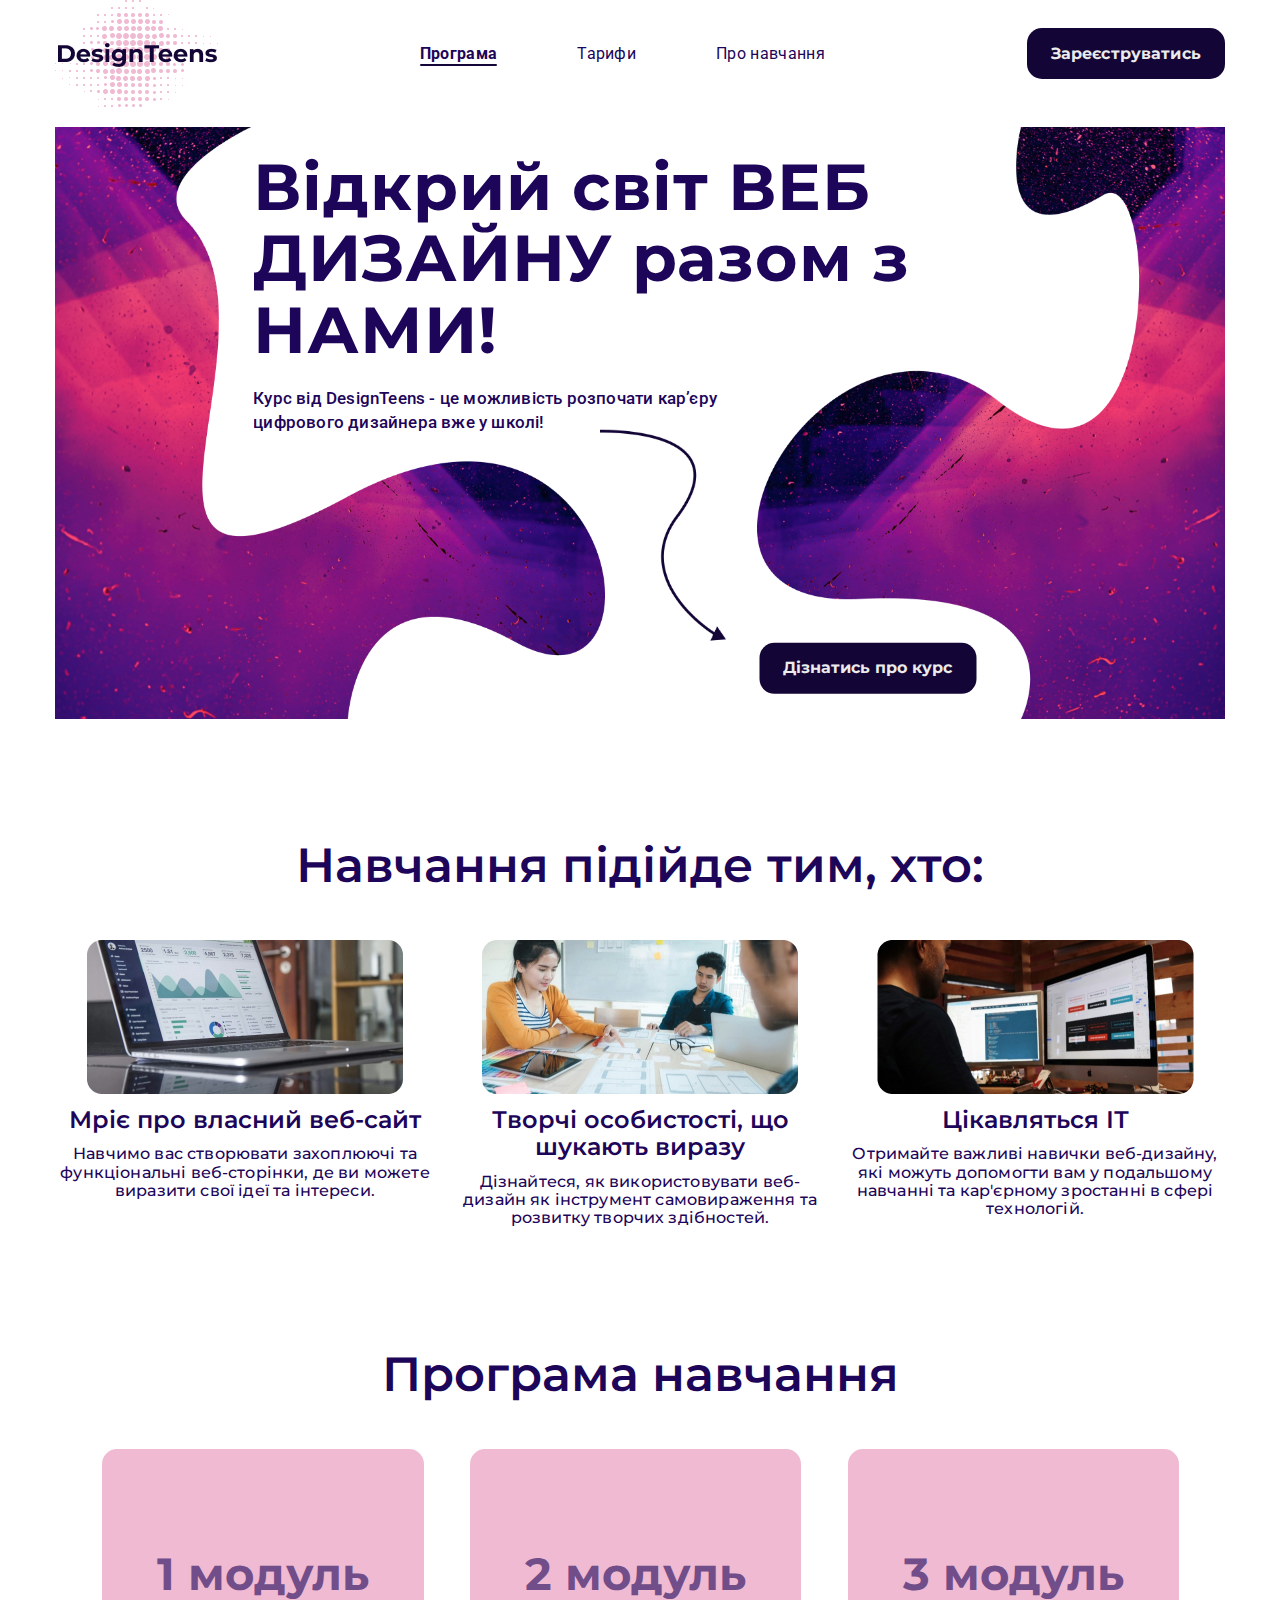
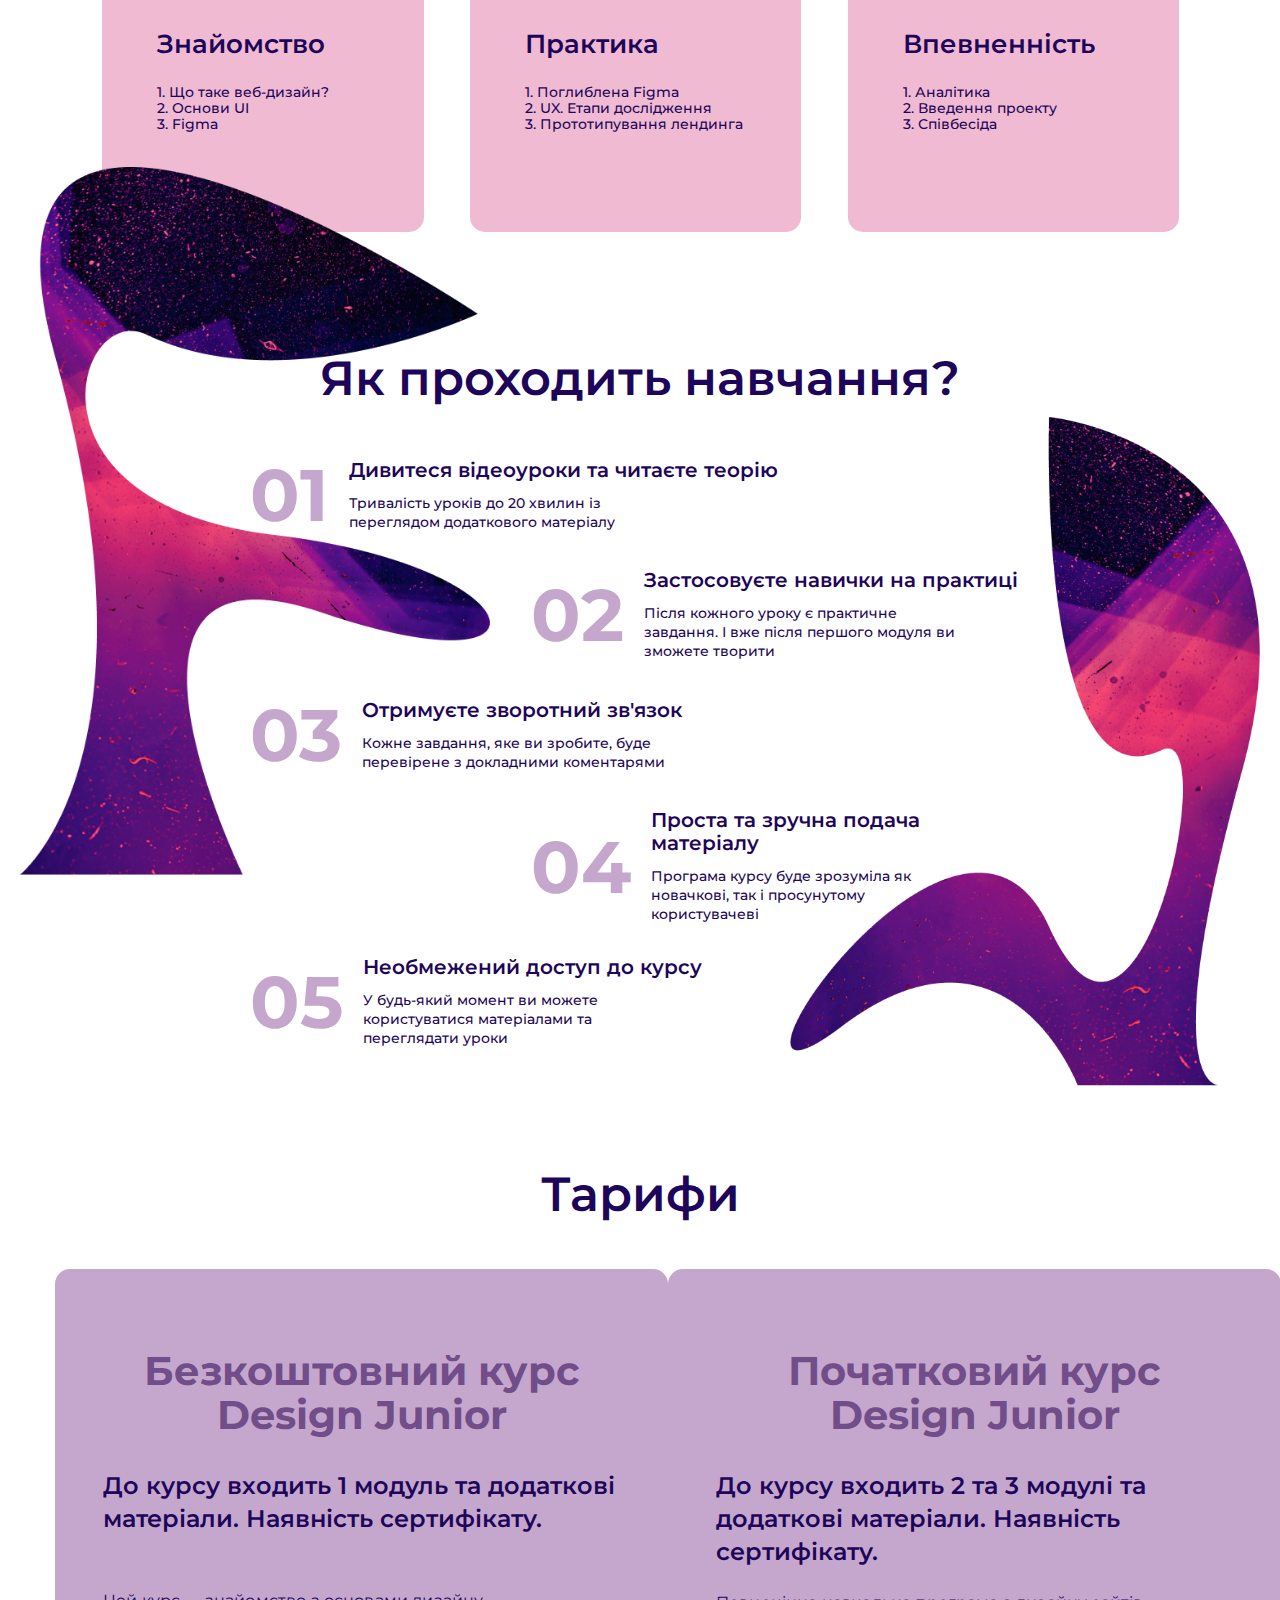
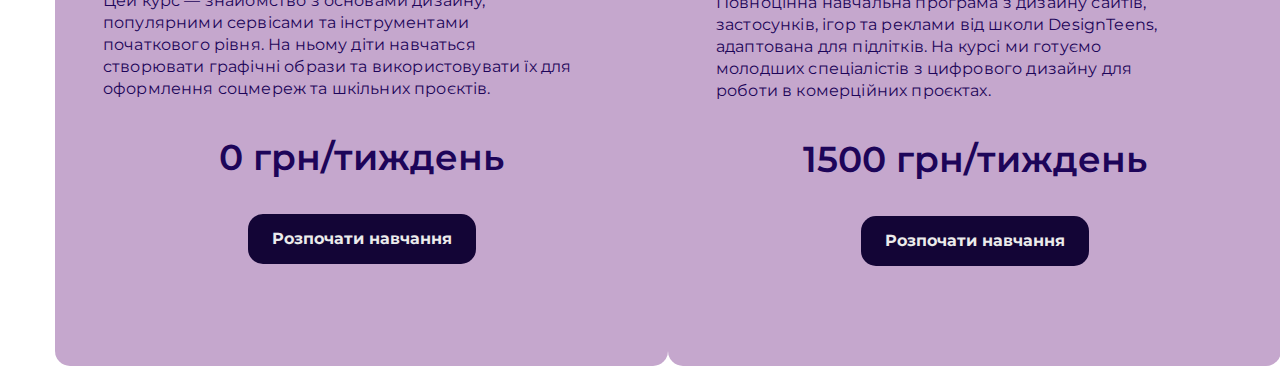
==== index.html @ 9948078a "tariffs section" ====
<!DOCTYPE html>
<html lang="en">
<head>
    <meta charset="UTF-8">
    <title>Web design for teens</title>
    <meta name="viewport" content="width=device-width, initial-scale=1">
    <link rel="stylesheet" href="https://cdnjs.cloudflare.com/ajax/libs/modern-normalize/1.1.0/modern-normalize.css"
          integrity="sha512-Y0MM+V6ymRKN2zStTqzQ227DWhhp4Mzdo6gnlRnuaNCbc+YN/ZH0sBCLTM4M0oSy9c9VKiCvd4Jk44aCLrNS5Q=="
          crossorigin="anonymous"
          referrerpolicy="no-referrer" />
<!--    fonts-->
    <link rel="preconnect" href="https://fonts.googleapis.com">
    <link rel="preconnect" href="https://fonts.gstatic.com" crossorigin>
    <link href="https://fonts.googleapis.com/css2?family=Montserrat:ital,wght@0,100..900;1,100..900&family=Roboto:wght@400;500&display=swap" rel="stylesheet">
<!--    styles-->
    <link rel="stylesheet" href="css/style.css">

</head>
<body>
    <header>
        <div class="container">
            <div class="header__content">
                <a class="header__menu-logo" href="./index.html"><img src="images/logo_dark.png" alt="logo"></a>
                <nav class="nav-menu">
                    <ul class="header__menu-list">
                        <li class="header__menu-list-item"><a href="./index.html" class="header__menu-item-link current" rel="noopener noreferrer nofolow">Програма</a></li>
                        <li class="header__menu-list-item"><a href="./programme.html" class="header__menu-item-link" rel="noopener noreferrer nofolow">Тарифи</a></li>
                        <li class="header__menu-list-item"><a href="./aboutEducation.html" class="header__menu-item-link" rel="noopener noreferrer nofolow">Про навчання</a></li>
                    </ul>
                </nav>
                <button class="header__signInButton">Зареєструватись</button>
            </div>
        </div>
    </header>

    <section class="hero">
        <div class="container">
            <div class="hero__content">
                <div class="hero__figures">
                    <img class="hero__left-figure" src="images/hero_left-figure.png" alt="figure 1">
                    <img class="hero__right-figure" src="images/hero_right-figure.png" alt="figure 2">
                </div>
                <div class="hero__text">
                    <h1 class="hero__textH1">Відкрий cвіт ВЕБ <br> ДИЗАЙНУ разом з <br> НАМИ!</h1>
                    <h3 class="hero__textH3">Курс від DesignTeens - це можливість розпочати кар’єру <br> цифрового дизайнера вже у школі!</h3>
                </div>
                <div class="hero__arrow">
                    <img class="hero__arrow-img" src="images/hero_arrow.png" alt="arrow">
                </div>
                <button class="hero__button-about-course">Дізнатись про курс</button>
            </div>
        </div>
    </section>

    <section class="for-students-who">
        <div class="container">
            <h2 class="caption-h2">Навчання підійде тим, хто:</h2>
            <ul class="for-students-who__list">
                <li class="for-students-who__list-item">
                    <img class="for-students-who__img" src="images/for-students-who_pic1.jpg" alt="picture1">
                    <h3>Мріє про власний веб-сайт</h3>
                    <p>Навчимо вас створювати захоплюючі та функціональні веб-сторінки, де ви можете виразити свої ідеї та інтереси.</p>
                </li>
                <li class="for-students-who__list-item">
                    <img class="for-students-who__img" src="images/for-students-who_pic2.jpg" alt="picture2">
                    <h3>Творчі особистості, що шукають виразу</h3>
                    <p>Дізнайтеся, як використовувати веб-дизайн як інструмент самовираження та розвитку творчих здібностей.</p>
                </li>
                <li class="for-students-who__list-item">
                    <img class="for-students-who__img" src="images/for-students-who_pic3.jpg" alt="picture3">
                    <h3>Цікавляться ІТ</h3>
                    <p>Отримайте важливі навички веб-дизайну, які можуть допомогти вам у подальшому навчанні та кар'єрному зростанні в сфері технологій.</p>
                </li>
            </ul>
        </div>
    </section>

    <section class="educational-programme">
        <div class="container">
            <h2 class="caption-h2">Програма навчання</h2>
            <ul class="educational-programme__list">
                <li class="educational-programme__list-item">
                    <h3 class="educational-programme__module-number">1 модуль</h3>
                    <div class="educational-programme__div">
                        <h4>Знайомство</h4>
                        <ul>
                            <li>1. Що таке веб-дизайн?</li>
                            <li>2. Основи UI</li>
                            <li>3. Figma</li>
                        </ul>
                    </div>
                </li>
                <li class="educational-programme__list-item">
                    <h3 class="educational-programme__module-number">2 модуль</h3>
                    <div class="educational-programme__div">
                        <h4>Практика</h4>
                        <ul>
                            <li>1. Поглиблена Figma</li>
                            <li>2. UX. Етапи дослідження</li>
                            <li>3. Прототипування лендинга </li>
                        </ul>
                    </div>
                </li>
                <li class="educational-programme__list-item">
                    <h3 class="educational-programme__module-number">3 модуль</h3>
                    <div class="educational-programme__div">
                        <h4>Впевненність</h4>
                        <ul>
                            <li>1. Аналітика</li>
                            <li>2. Введення проекту</li>
                            <li>3. Співбесіда </li>
                        </ul>
                    </div>
                </li>
            </ul>
        </div>
    </section>

    <section class="education-steps">
        <div class="container">
            <div class="education-steps__content">
                <h2 class="caption-h2">Як проходить навчання?</h2>
                <ul class="education-steps__list">
                    <li class="education-steps__list-item">
                        <div class="step-number">01</div>
                        <div class="step-info">
                            <h3>Дивитеся відеоуроки та читаєте теорію</h3>
                            <p>Тривалість уроків до 20 хвилин із переглядом додаткового матеріалу</p>
                        </div>
                    </li>
                    <li class="education-steps__list-item">
                        <div class="step-number">02</div>
                        <div class="step-info">
                            <h3>Застосовуєте навички на практиці</h3>
                            <p>Після кожного уроку є практичне завдання. І вже після першого модуля ви зможете творити</p>
                        </div>
                    </li>
                    <li class="education-steps__list-item">
                        <div class="step-number">03</div>
                        <div class="step-info">
                            <h3>Отримуєте зворотний зв'язок</h3>
                            <p>Кожне завдання, яке ви зробите, буде перевірене з докладними коментарями</p>
                        </div>
                    </li>
                    <li class="education-steps__list-item">
                        <div class="step-number">04</div>
                        <div class="step-info">
                            <h3>Проста та зручна подача матеріалу</h3>
                            <p>Програма курсу буде зрозуміла як новачкові, так і просунутому користувачеві</p>
                        </div>
                    </li>
                    <li class="education-steps__list-item">
                        <div class="step-number">05</div>
                        <div class="step-info">
                            <h3>Необмежений доступ до курсу</h3>
                            <p>У будь-який момент ви можете користуватися матеріалами та переглядати уроки</p>
                        </div>
                    </li>
                </ul>
            </div>
            <div class="education-steps__figures">
                <img class="education-steps__left-figure" src="images/education-steps_left-figure.png" alt="figure 1">
                <img class="education-steps__right-figure" src="images/education-steps_right-figure.png" alt="figure 2">
            </div>
        </div>
    </section>

    <section class="tariffs">
        <div class="container">
            <h2 class="caption-h2">Тарифи</h2>
            <ul class="tariffs__list">
                <li class="tariffs__list-item">
                    <h3 class="tariffs__item-caption">Безкоштовний курс Design Junior</h3>
                    <p class="tariffs__item-info">До курсу входить 1 модуль та додаткові матеріали. Наявність сертифікату.</p>
                    <p class="tariffs__item-description">Цей курс — знайомство з основами дизайну, популярними сервісами та інструментами початкового рівня. На ньому діти навчаться створювати графічні образи та використовувати їх для оформлення соцмереж та шкільних проєктів.</p>
                    <p class="tariffs__item-price">0 грн/тиждень</p>
                    <div class="flex">
                        <button class="tariffs__startEducationBtn">Розпочати навчання</button>
                    </div>
                </li>
                <li class="tariffs__list-item">
                    <h3 class="tariffs__item-caption">Початковий курс Design Junior</h3>
                    <p class="tariffs__item-info">До курсу входить 2 та 3 модулі та додаткові матеріали. Наявність сертифікату.</p>
                    <p class="tariffs__item-description">Повноцінна навчальна програма з дизайну сайтів, застосунків, ігор та реклами від школи DesignTeens, адаптована для підлітків. На курсі ми готуємо молодших спеціалістів з цифрового дизайну для роботи в комерційних проєктах.</p>
                    <p class="tariffs__item-price">1500 грн/тиждень</p>
                    <div class="flex">
                        <button class="tariffs__startEducationBtn">Розпочати навчання</button>
                    </div>
                </li>
            </ul>
        </div>
    </section>

</body>
</html>
---- css/style.css ----
*, ::before, ::after{
    margin: 0;
    padding: 0;
    box-sizing: border-box;
}

img {
    display: block;
    max-width: 100%;
    height: auto;
}

a {
    text-decoration: none;
}

ul{
    list-style: none;
}

.container {
    max-width: 1400px;
    margin: 0 auto;
    padding: 0 15px;
}

@media screen and (min-width: 480px) {
    .container {
        width: 396px;
    }
}

@media screen and (min-width: 630px) {
    .container {
        width: 600px;
    }
}

@media screen and (min-width: 768px) {
    .container {
        width: 738px;
    }
}

@media screen and (min-width: 1040px) {
    .container {
        width: 1000px;
    }
}

@media screen and (min-width: 1200px) {
    .container {
        width: 1200px;
    }
}

@media screen and (min-width: 1440px) {
    .container {
        width: 1400px;
    }
}

:root{
    --font-montserrat: "Montserrat", sans-serif;
    --font-roboto: "Roboto", sans-serif;
    --color-dark-purple: #130536;
    --color-purple: #1D0559;
    --color-light-purple: #714D89;
    --color-pink: #EFBAD2;
    --color-dark-pink: #C5A7CD;
    --color-white: #EBEBEB;
    --transition: 250ms cubic-bezier(0.4, 0, 0.2, 1);
}



/* HEADER */
.header__content{
    display: flex;
    align-items: center;
    justify-content: space-between;
    margin-bottom: 20px;
}

.header__menu-logo{
    width: 163px;
    height: 107px;

}

.header__menu-list{
    display: flex;
    gap: 80px;
}

.header__menu-item-link{
    font-family: var(--font-roboto);
    font-size: 16px;
    line-height: 120%; /* 19.2px */
    letter-spacing: 0.32px;
    color: var(--color-purple);
    display: block;
    position: relative;
    font-weight: 400;
}

.current{
    font-weight: 700;
}

.header__menu-item-link.current::after {
    content: "";
    position: absolute;
    width: 100%;
    bottom: -3px;
    height: 2px;
    border-radius: 2px;
    left: 0;
    background-color: var(--color-dark-purple);
}

.header__signInButton{
    padding: 16px 24px;
    border-radius: 15px;
    background: var(--color-dark-purple);
    color: var(--color-white);
    border: none;
    font-family: var(--font-montserrat);
    font-weight: 700;
    letter-spacing: 0.16px;
    font-size: 16px;
    line-height: 120%;
    cursor: pointer;
    transition: background-color var(--transition);
}

.header__signInButton:hover, .header__signInButton:focus{
    background: var(--color-light-purple);
}

/*desktop*/
@media screen and (max-width: 1200px) {
    .header__menu-logo{
        width: 154px;
        height: 100px;
    }
    .header__signInButton{
        padding: 15px 20px;
        font-size: 14px;
    }
}

/*tablet*/
@media screen and (max-width: 1040px){
    .header__content{
        margin-bottom: 15px;
    }

    .header__menu-logo {
        width: 100px;
        height: 65px;
    }

    .header__menu-item-link{
        font-size: 12px;
    }

    .header__signInButton{
        font-size: 10px;
        padding: 12px 13px;
        border-radius: 9px;
    }
}



/* HERO */
.hero{
    /*width: 100vw;*/
    /*height: 100vh;*/
}

.hero__content{
    position: relative;
}

.hero__textH1{
    font-family: var(--font-montserrat);
    font-weight: 700;
    font-size: 70px;
    color: var(--color-purple);
    line-height: 110%;
    letter-spacing: 0.96px;
}

.hero__textH3{
    font-family: var(--font-roboto);
    font-size: 18px;
    font-weight: 500;
    line-height: 140%;
    letter-spacing: 0.2px;
    color: var(--color-purple);
    margin-top: 32px;
}

.hero__text{
    position: absolute;
    top: 28%;
    left: 45%;
    transform: translate(-50%, -50%);
    overflow-x: hidden;
    white-space: nowrap;
}

.hero__figures{
    display: flex;
    justify-content: space-between;
}

.hero__left-figure{
    width: 47%;
}

.hero__right-figure{
    width: 40%;
}

.hero__arrow{
    position: absolute;
    top: 70%;
    left: 51%;
    transform: translate(-50%, -50%);
    width: 140px;
}

.hero__button-about-course{
    padding: 16px 24px;
    color: var(--color-white);
    font-family: var(--font-montserrat);
    font-size: 16px;
    font-weight: 700;
    text-align: center;
    border-radius: 15px;
    border: none;
    background: var(--color-dark-purple);
    transition: background-color var(--transition);
    cursor: pointer;
    position: absolute;
    bottom: 2%;
    right: 18%;
    transform: translate(-50%, -50%);
}

.hero__button-about-course:hover, .hero__button-about-course:focus{
    background: var(--color-light-purple);
}

/*desktop*/
@media screen and (max-width: 1440px){
    .hero__textH1{
        font-size: 65px;
    }

    .hero__textH3{
        font-size: 17px;
        margin-top: 22px;
    }

    .hero__arrow{
        width: 126px;
        left: 52%;
        top: 69%;
    }

    .hero__button-about-course{
        right: 12%;
        bottom: 0;
    }
}

@media screen and (max-width: 1200px){
    .hero__textH1{
        font-size: 55px;
    }

    .hero__textH3{
        font-size: 15px;
    }

    .hero__arrow{
        width: 102px;
        left: 52%;
        top: 69%;
    }

    .hero__button-about-course{
        right: 12%;
        bottom: 0;
        font-size: 14px;
        padding: 15px 20px;
    }

}

/*tablet*/
@media screen and (max-width: 1040px) {
    .hero_text{
        left: 43%;
    }

    .hero__textH1{
        font-size: 35px;
    }

    .hero__textH3{
        font-size: 11px;
    }

    .hero__arrow{
        width: 80px;
        left: 53%;
    }

    .hero__button-about-course{
        font-size: 10px;
        padding: 12px 13px;
        border-radius: 9px;

    }
}



/* FOR STUDENTS WHO SECTION */
.for-students-who{
    margin-top: 120px;
}

.caption-h2{
    font-family: var(--font-montserrat);
    font-size: 48px;
    font-weight: 600;
    line-height: 110%;
    color: var(--color-purple);
    text-align: center;
    margin-bottom: 48px;
}

.for-students-who__list{
    display: flex;
    justify-content: space-between;
}

.for-students-who__img{
    margin: 0 auto;
}

.for-students-who__list-item h3{
    font-size: 24px;
    font-family: var(--font-montserrat);
    font-weight: 600;
    color: var(--color-purple);
    text-align: center;
    margin: 12px 0;
}

.for-students-who__list-item p{
    color: var(--color-purple);
    font-family: var(--font-montserrat);
    font-size: 16px;
    text-align: center;
    font-weight: 500;
    letter-spacing: 0.16px;
    width: 380px;
    margin: 0 auto;
}

/*desktop*/
@media screen and (max-width: 1200px) {
    .for-students-who{
        margin-top: 110px;
    }

    .caption-h2{
        font-size: 38px;
    }

    .for-students-who__list-item h3{
        font-size: 20px;
        /*width: 235px;*/
        margin: 10px auto;
    }

    .for-students-who__list-item p{
        font-size: 13px;
        width: 235px;
    }

    .for-students-who__list-item{
        max-width: 280px;
    }

}

/*tablet*/
@media screen and (max-width: 1040px){
    .for-students-who{
        margin-top: 55px;
    }

    .caption-h2 {
        font-size: 28px;
        margin-bottom: 35px;
    }

    .for-students-who__list {
        flex-wrap: wrap;
        /*justify-content: center;*/
        /*gap: 30px 148px;*/
    }

    .for-students-who__list-item {
        max-width: 220px;
    }

    .for-students-who__list-item h3{
        font-size: 15px;
    }

    .for-students-who__list-item p{
        font-size: 10px;
    }
}


@media screen and (max-width: 768px) {

}

@media screen and (min-width: 630px) {

}

@media screen and (min-width: 480px) {

}



/* EDUCATIONAL PROGRAMME SECTION*/
.educational-programme{
    margin-top: 120px;
}

.educational-programme__list{
    display: flex;
    justify-content: space-evenly;
}

.educational-programme__list-item{
    padding: 120px 48px;
    border-radius: 15px;
    background: var(--color-pink);
}

.educational-programme__module-number{
    color: var(--color-light-purple);
    font-family: var(--font-montserrat);
    font-size: 64px;
    font-weight: 700;
    line-height: 110%;
    margin-bottom: 32px;
}

.educational-programme__div h4{
    color: var(--color-purple);
    font-family: var(--font-montserrat);
    font-size: 36px;
    font-weight: 600;
    margin-bottom: 24px;

}

.educational-programme__div ul li{
    color: var(--color-purple);
    font-family: var(--font-montserrat);
    font-weight: 500;
    letter-spacing: 0.02px;
    font-size: 20px;

}

@media screen and (max-width: 1440px) {
    .educational-programme__list-item{
        padding: 100px 55px;
    }

    .educational-programme__module-number{
        font-size: 45px;
    }

    .educational-programme__div h4{
        font-size: 26px;
    }

    .educational-programme__div ul li{
        font-size: 14px;
    }
}

@media screen and (max-width: 1200px) {
    .educational-programme__module-number{
        font-size: 39px;
    }

    .educational-programme__div h4{
        font-size: 24px;
    }

}

/*tablet*/
@media screen and (max-width: 1040px){
    .educational-programme__list-item{
        padding: 65px 43px;
    }

    .educational-programme__module-number{
        font-size: 25px;
        margin-bottom: 20px;
    }

    .educational-programme__div h4{
        font-size: 15px;
        margin-bottom: 10px;
    }

    .educational-programme__div ul li{
        font-size: 10px;
    }
}



/* EDUCATION STEPS SECTION */
.education-steps{
    margin-top: 120px;
    position: relative;
}

.education-steps__content{
    width: 870px;
    margin: 0 auto;
}

.step-number{
    color: var(--color-dark-pink );
    font-family: var(--font-montserrat);
    font-size: 73px;
    font-weight: 700;
}

.education-steps__list-item{
    display: flex;
    align-items: center;
    margin-top: 32px;
}

.step-info h3{
    color: var(--color-purple);
    font-family: var(--font-montserrat);
    font-size: 20px;
    font-weight: 600;
}

.step-info p{
    color: var(--color-purple);
    font-family: var(--font-montserrat);
    font-size: 14px;
    font-weight: 500;
    width: 311px;
    margin-top: 12px;
    line-height: 19px;
}

.step-info{
    margin-left: 20px;
}

.education-steps__list-item:nth-child(even) {
    margin-left: 42%;
}

.education-steps__list-item:nth-child(odd) {
    margin-left: 0;
}

/*.education-steps__figures{*/
/*    display: flex;*/
/*    position: absolute;*/
/*    top: -197px;*/
/*    z-index: 5;*/
/*    justify-content: space-between;*/
/*}*/

.education-steps__left-figure{
    position: absolute;
    z-index: 5;
    top: -185px;
    left: 40px;
    width: 480px;
    /*width: 40%;*/
}

.education-steps__right-figure{
    position: absolute;
    z-index: 5;
    bottom: -30px;
    right: 40px;
    width: 480px;
    /*width: 37%;*/
    /*margin-top: 300px;*/
}

/*desktop*/
@media screen and (max-width: 1400px) {
    .education-steps__content {
        width: 780px;
    }

    .education-steps__list-item:nth-child(even) {
        margin-left: 36%;
    }

    .education-steps__left-figure {
        top: -185px;
        left: 20px;
        width: 470px;
    }

    .education-steps__right-figure {
        bottom: -38px;
        right: 20px;
        width: 470px;
    }

}

@media screen and (max-width: 1200px) {
    .education-steps__content{
        width: 670px;
    }

    .education-steps__list-item:nth-child(even) {
        margin-left: 33%;
    }

    .step-number{
        font-size: 60px;
    }

    .step-info h3{
        font-size: 18px;
    }

    .step-info p{
        font-size: 12px;
        width: 240px;
        margin-top: 6px;
    }

    .education-steps__list-item{
        margin-top: 20px;
    }

    .education-steps__left-figure {
        top: -156px;
        width: 405px;
    }

    .education-steps__right-figure {
        bottom: -23px;
        width: 405px;
    }
}

    /* tablet*/
@media screen and (max-width: 1040px) {
    .education-steps__content{
        width: 570px;
    }

    .education-steps__list-item:nth-child(even) {
        margin-left: 31%;
    }

    .step-number{
        font-size: 50px;
    }

    .step-info h3{
        font-size: 16px;
    }

    .step-info p{
        font-size: 10px;
        width: 200px;
        margin-top: 6px;
    }

    .education-steps__list-item{
        margin-top: 10px;
    }

    .education-steps__left-figure {
        top: -127px;
        width: 322px;
        left: 75px;
    }

    .education-steps__right-figure {
        bottom: -15px;
        width: 322px;
        right: 78px;
    }

}



/* TARIFFS SECTION*/
.tariffs{
    margin-top: 120px;
}

.tariffs__list{
    display: flex;
    justify-content: space-between;
}

.tariffs__list-item{
    padding: 80px 48px 100px 48px;
    border-radius: 15px;
    background-color: var(--color-dark-pink);
    width: 613px;
}

.tariffs__item-caption{
    color: var(--color-light-purple);
    text-align: center;
    font-family: var(--font-montserrat);
    font-weight: 700;
    font-size: 40px;
    line-height: 44px;
    margin-bottom: 32px;
}

.tariffs__item-info{
    color: var(--color-purple);
    font-family: var(--font-montserrat);
    font-weight: 600;
    font-size: 24px;
    line-height: 33px;
    margin-bottom: 24px;
    width: 517px;
}

.tariffs__list-item:first-of-type .tariffs__item-info{
    margin-bottom: 55px;
}


.tariffs__item-description{
    color: var(--color-purple);
    font-family: var(--font-montserrat);
    font-size: 16px;
    letter-spacing: 0.16px;
    line-height: 22px;
    width: 475px;
}

.tariffs__item-price{
    color: var(--color-purple);
    font-family: var(--font-montserrat);
    font-size: 36px;
    text-align: center;
    font-weight: 600;
    line-height: 50px;
    margin: 32px 0;
}

.tariffs__startEducationBtn{
    padding: 16px 24px;
    border-radius: 15px;
    background: var(--color-dark-purple);
    cursor: pointer;
    color: var(--color-white);
    font-family: var(--font-montserrat);
    font-size: 16px;
    font-weight: 700;
    transition: background-color var(--transition);
    border: none;
}

.tariffs__startEducationBtn:hover,
.tariffs__startEducationBtn:focus{
    background: var(--color-light-purple);
}


.flex{
    display: flex;
    justify-content: center;
}
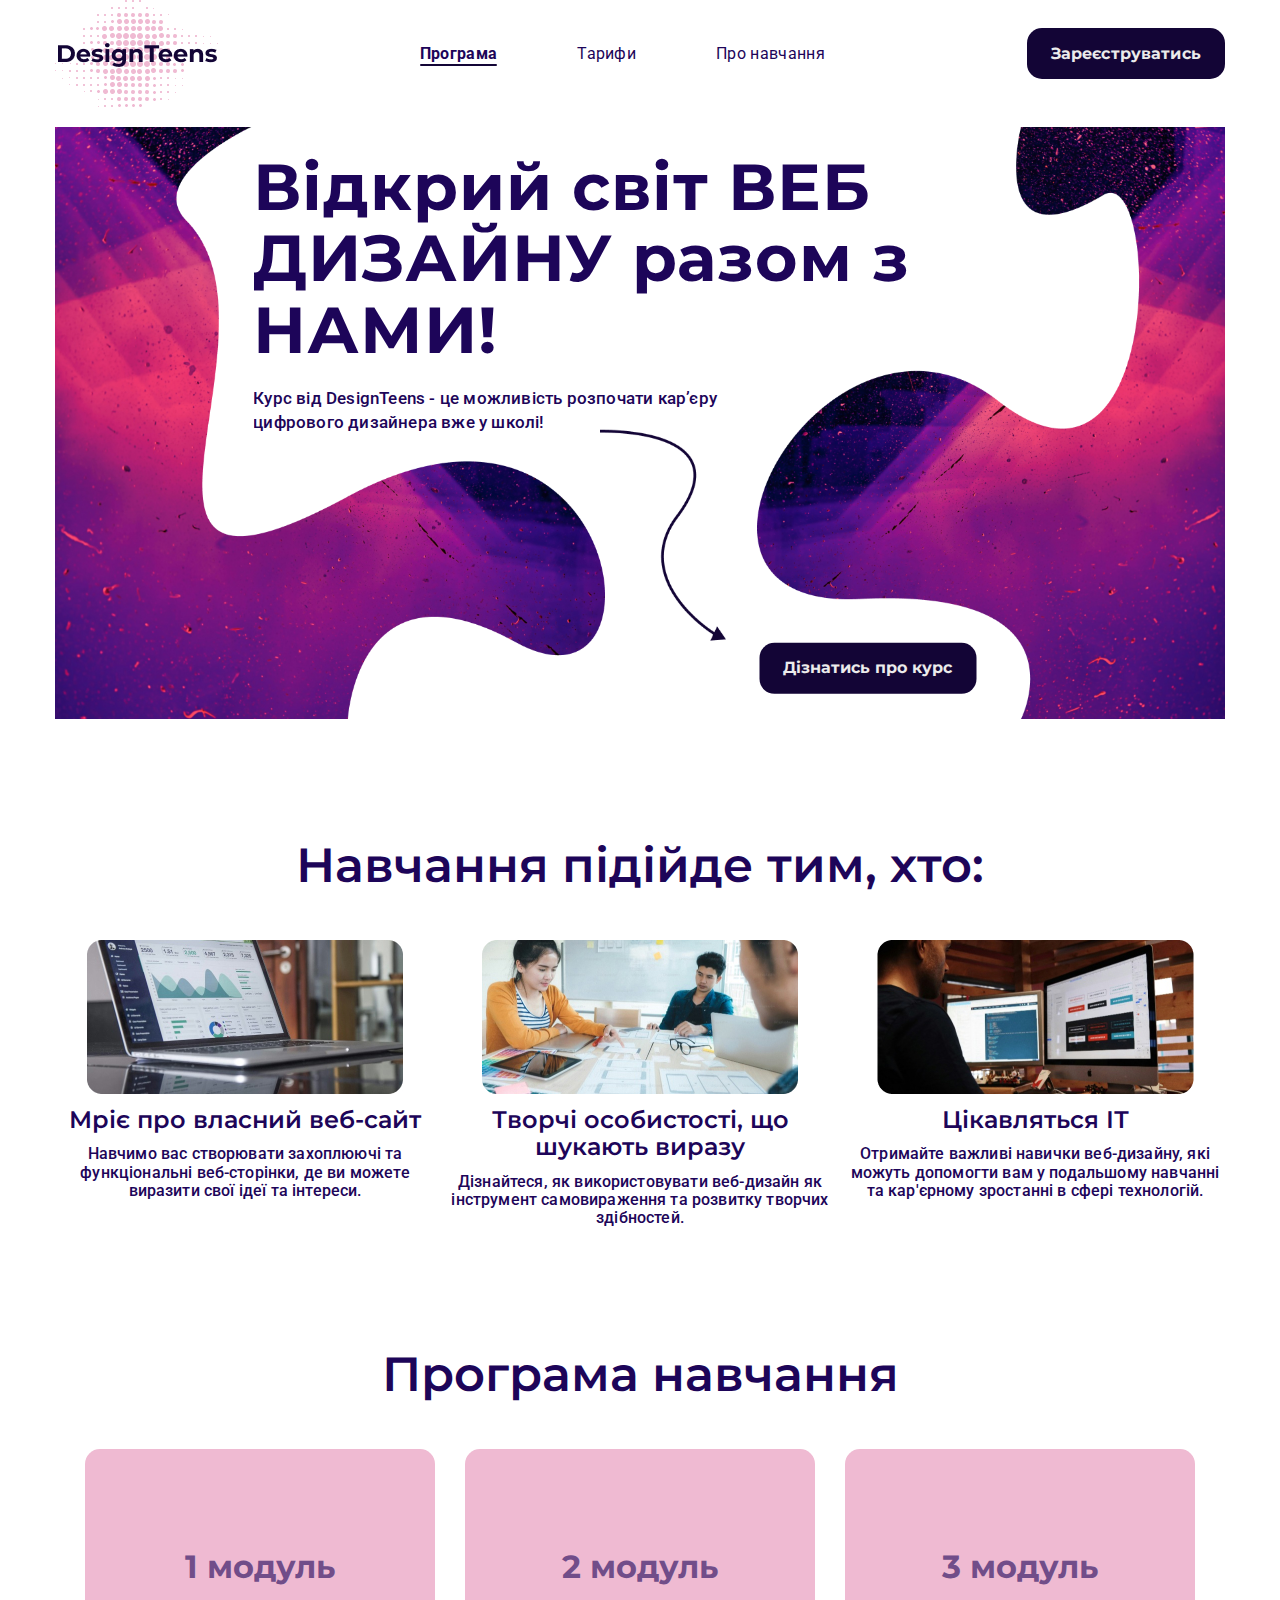
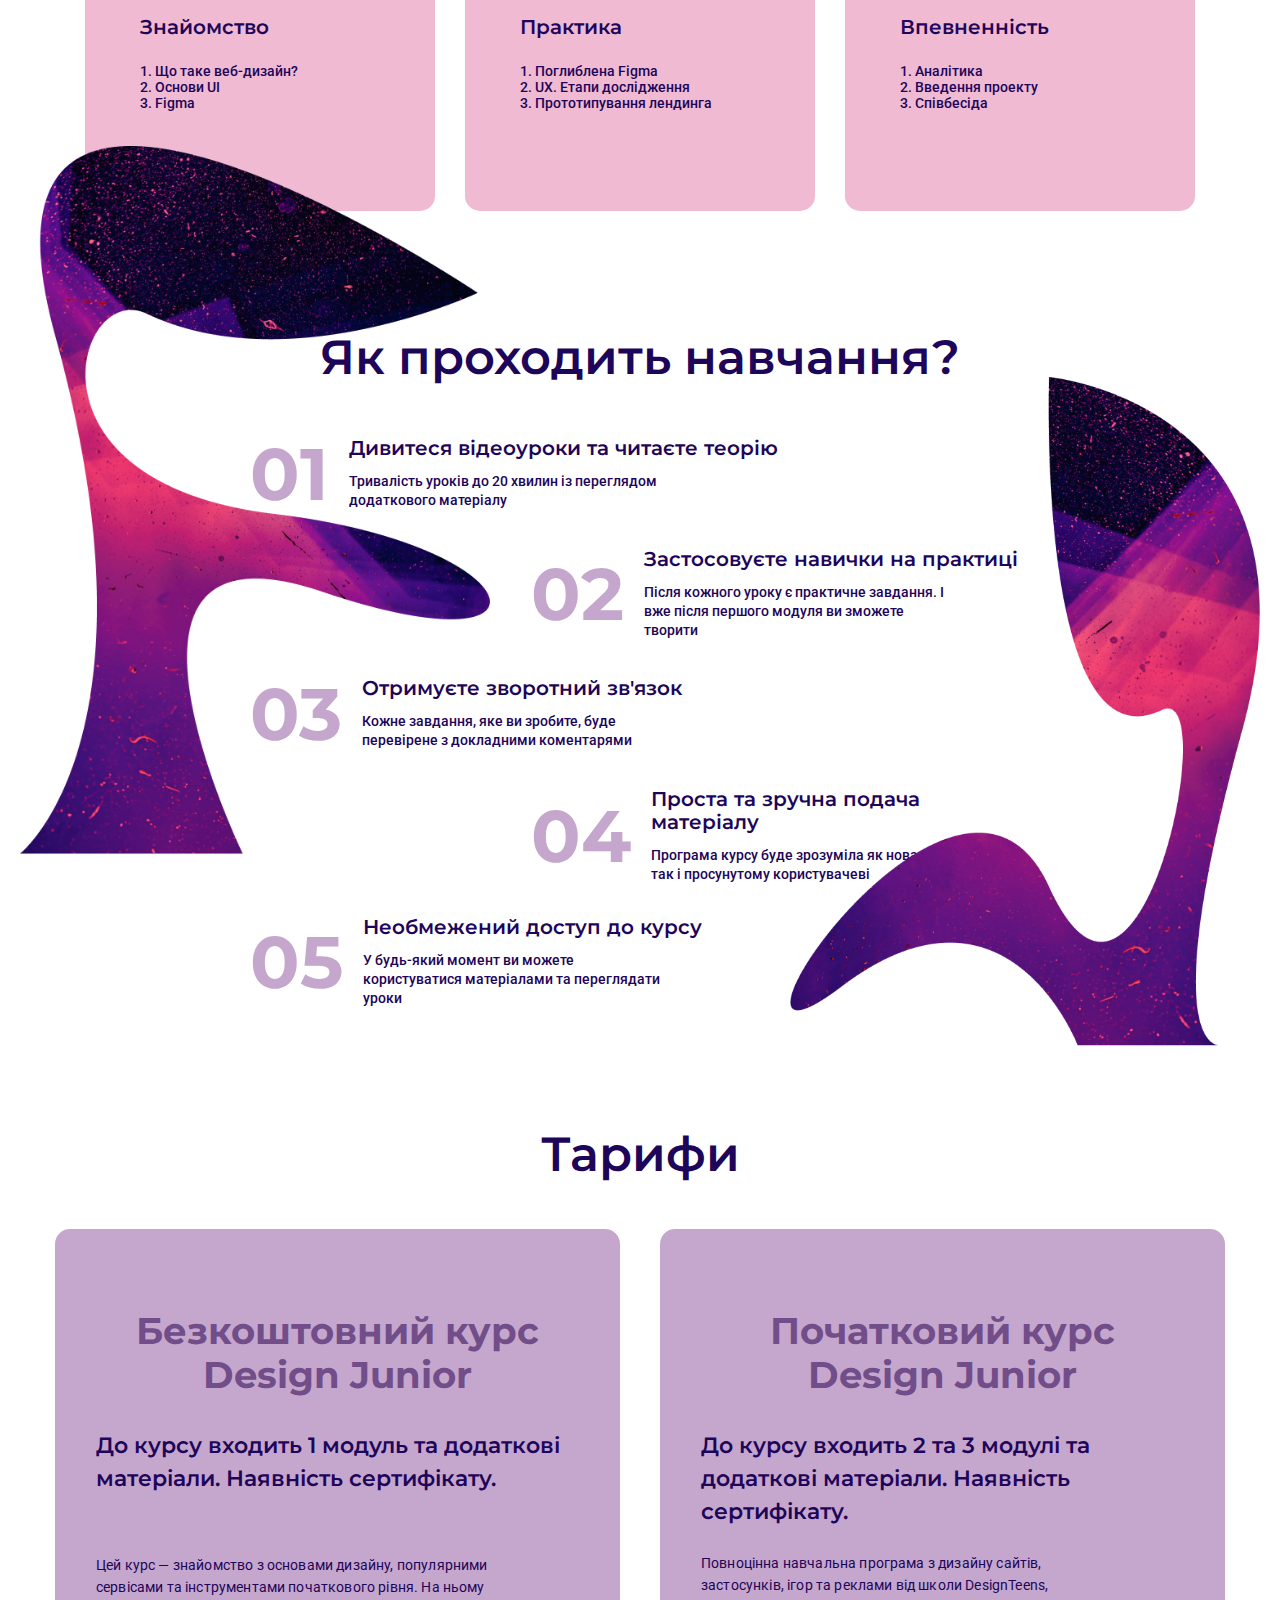
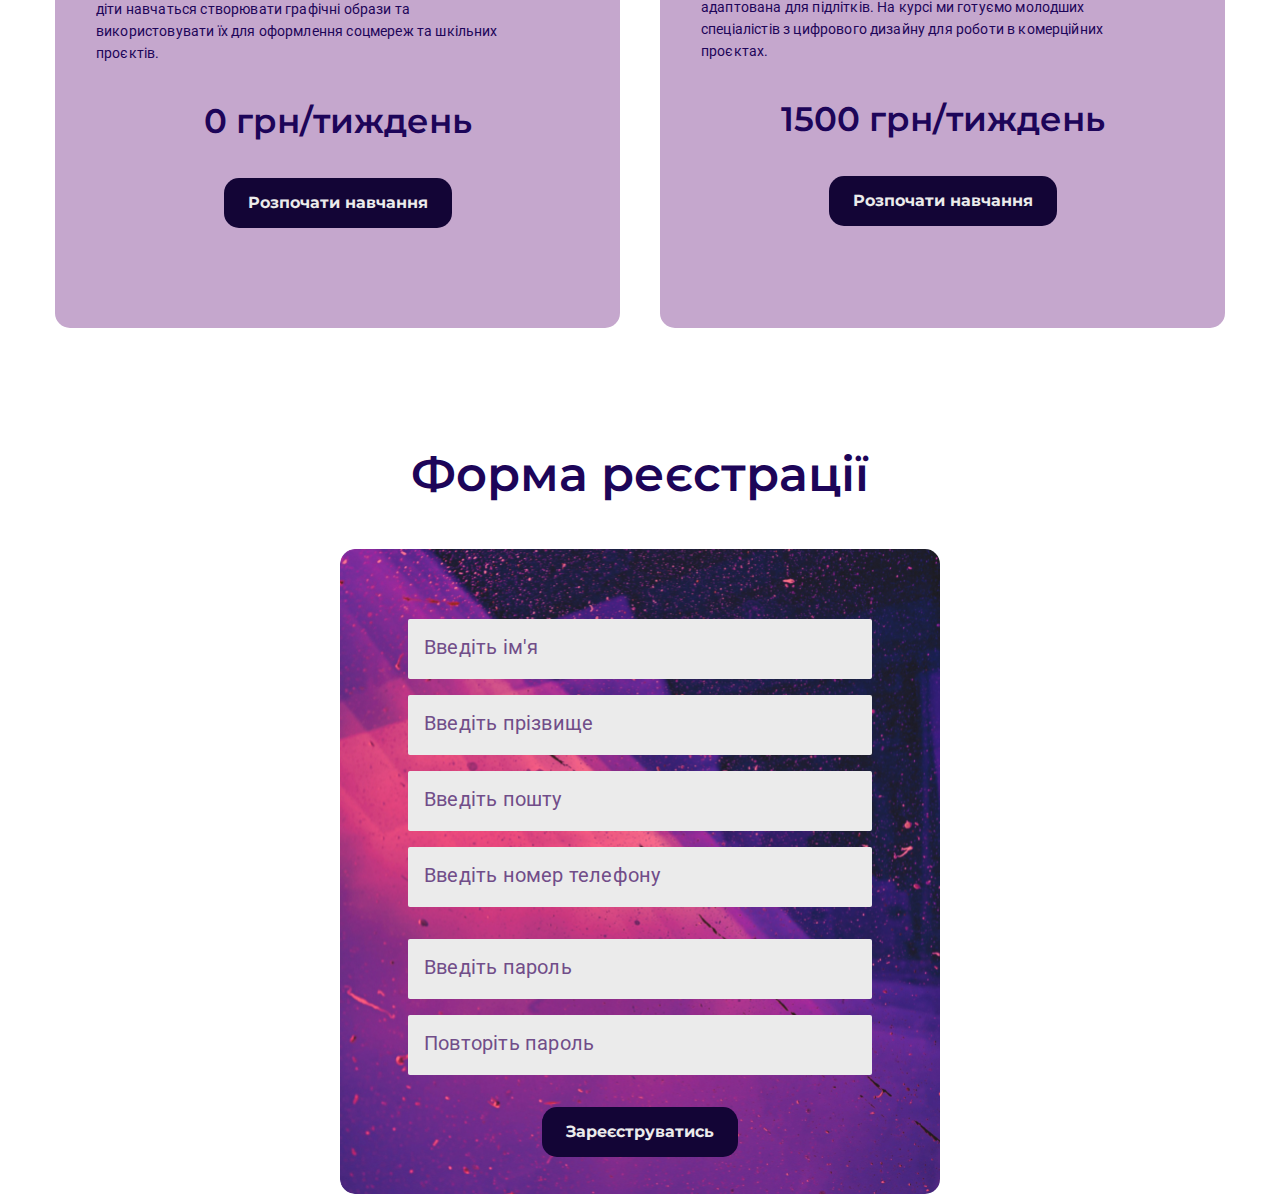
==== commit 76d481a8: "registration section complited" ====
--- a/index.html
+++ b/index.html
@@ -191,5 +191,38 @@
         </div>
     </section>
 
+    <section class="registration">
+        <div class="container">
+            <h2 class="caption-h2">Форма реєстрації</h2>
+            <form class="registration__form" action="" method="post">
+                <label class="registration__label">
+                    <input class="registration__input" type="text" id="name" name="name" placeholder="Введіть ім'я" required/>
+                </label>
+                <label class="registration__label">
+                    <input class="registration__input" type="text" id="surname" name="surname" placeholder="Введіть прізвище" required/>
+                </label>
+                <label class="registration__label">
+                    <input class="registration__input" type="email" id="email" name="email" placeholder="Введіть пошту" required/>
+                </label>
+                <label class="registration__label">
+                    <input class="registration__input" type="tel" id="telephone" name="telephone" placeholder="Введіть номер телефону" required/>
+                </label>
+                <label class="registration__label">
+                    <input class="registration__input" type="password" id="password" name="password" placeholder="Введіть пароль" required/>
+                </label>
+                <label class="registration__label">
+                    <input class="registration__input" type="password" id="verify-password" name="password" placeholder="Повторіть пароль" required/>
+                </label>
+                <button class="registration__button">Зареєструватись</button>
+            </form>
+        </div>
+    </section>
+
+    <footer>
+        <div class="container">
+            
+        </div>
+    </footer>
+
 </body>
 </html>--- a/css/style.css
+++ b/css/style.css
@@ -132,6 +132,7 @@
     line-height: 120%;
     cursor: pointer;
     transition: background-color var(--transition);
+    outline: none;
 }
 
 .header__signInButton:hover, .header__signInButton:focus{
@@ -249,6 +250,7 @@
     bottom: 2%;
     right: 18%;
     transform: translate(-50%, -50%);
+    outline: none;
 }
 
 .hero__button-about-course:hover, .hero__button-about-course:focus{
@@ -366,7 +368,7 @@
 
 .for-students-who__list-item p{
     color: var(--color-purple);
-    font-family: var(--font-montserrat);
+    font-family: var(--font-roboto);
     font-size: 16px;
     text-align: center;
     font-weight: 500;
@@ -466,16 +468,17 @@
 .educational-programme__module-number{
     color: var(--color-light-purple);
     font-family: var(--font-montserrat);
-    font-size: 64px;
+    font-size: 40px;
     font-weight: 700;
     line-height: 110%;
     margin-bottom: 32px;
+    text-align: center;
 }
 
 .educational-programme__div h4{
     color: var(--color-purple);
     font-family: var(--font-montserrat);
-    font-size: 36px;
+    font-size: 24px;
     font-weight: 600;
     margin-bottom: 24px;
 
@@ -483,11 +486,11 @@
 
 .educational-programme__div ul li{
     color: var(--color-purple);
-    font-family: var(--font-montserrat);
+    font-family: var(--font-roboto);
     font-weight: 500;
     letter-spacing: 0.02px;
     font-size: 20px;
-
+    width: 340px;
 }
 
 @media screen and (max-width: 1440px) {
@@ -496,25 +499,30 @@
     }
 
     .educational-programme__module-number{
-        font-size: 45px;
+        font-size: 32px;
     }
 
     .educational-programme__div h4{
-        font-size: 26px;
+        font-size: 20px;
     }
 
     .educational-programme__div ul li{
         font-size: 14px;
+        width: 240px;
     }
 }
 
 @media screen and (max-width: 1200px) {
     .educational-programme__module-number{
-        font-size: 39px;
+        font-size: 28px;
     }
 
     .educational-programme__div h4{
-        font-size: 24px;
+        font-size: 18px;
+    }
+
+    .educational-programme__div ul li{
+        width: 190px;
     }
 
 }
@@ -537,6 +545,7 @@
 
     .educational-programme__div ul li{
         font-size: 10px;
+        width: 135px;
     }
 }
 
@@ -575,7 +584,7 @@
 
 .step-info p{
     color: var(--color-purple);
-    font-family: var(--font-montserrat);
+    font-family: var(--font-roboto);
     font-size: 14px;
     font-weight: 500;
     width: 311px;
@@ -623,7 +632,7 @@
 }
 
 /*desktop*/
-@media screen and (max-width: 1400px) {
+@media screen and (max-width: 1440px) {
     .education-steps__content {
         width: 780px;
     }
@@ -728,7 +737,7 @@
 
 
 
-/* TARIFFS SECTION*/
+/* TARIFFS SECTION */
 .tariffs{
     margin-top: 120px;
 }
@@ -766,13 +775,12 @@
 }
 
 .tariffs__list-item:first-of-type .tariffs__item-info{
-    margin-bottom: 55px;
-}
-
+    margin-bottom: 57px;
+}
 
 .tariffs__item-description{
     color: var(--color-purple);
-    font-family: var(--font-montserrat);
+    font-family: var(--font-roboto);
     font-size: 16px;
     letter-spacing: 0.16px;
     line-height: 22px;
@@ -800,6 +808,7 @@
     font-weight: 700;
     transition: background-color var(--transition);
     border: none;
+    outline: none;
 }
 
 .tariffs__startEducationBtn:hover,
@@ -807,29 +816,232 @@
     background: var(--color-light-purple);
 }
 
-
 .flex{
     display: flex;
     justify-content: center;
 }
 
 
-
-
-
-
-
-
-
-
-
-
-
-
-
-
-
-
-
-
-
+@media screen and (max-width: 1440px) {
+    .tariffs__list-item{
+        width: 565px;
+        padding: 80px 41px 100px 41px;
+    }
+
+    .tariffs__item-caption{
+        font-size: 37px;
+    }
+
+    .tariffs__item-info {
+        font-size: 22px;
+        width: 510px;
+    }
+
+    .tariffs__item-description{
+        font-size: 14px;
+        width: 415px;
+    }
+
+    .tariffs__item-price{
+        font-size: 34px;
+    }
+
+    .tariffs__list-item:first-of-type .tariffs__item-info{
+        margin-bottom: 59px;
+    }
+}
+
+@media screen and (max-width: 1200px) {
+    .tariffs__list-item{
+        width: 465px;
+    }
+
+    .tariffs__item-caption{
+        font-size: 32px;
+    }
+
+    .tariffs__item-info {
+        font-size: 16px;
+        width: 374px;
+    }
+
+    .tariffs__item-description {
+        font-size: 12px;
+        width: 357px;
+    }
+
+    .tariffs__item-price{
+        font-size: 30px;
+    }
+
+    .tariffs__list-item:first-of-type .tariffs__item-info{
+        margin-bottom: 24px;
+    }
+
+    .tariffs__startEducationBtn{
+        padding: 15px 20px;
+        font-size: 14px;
+    }
+}
+
+/*tablet*/
+@media screen and (max-width: 1040px) {
+    .tariffs__list-item{
+        width: 346px;
+        padding: 60px 38px 79px 38px;
+    }
+
+    .tariffs__item-caption{
+        font-size: 25px;
+        line-height: 36px;
+        margin-bottom: 22px;
+    }
+
+    .tariffs__item-info {
+        font-size: 14px;
+        width: 320px;
+        line-height: 23px;
+    }
+
+    .tariffs__item-description {
+        font-size: 10px;
+        width: 275px;
+        line-height: 18px;
+    }
+
+    .tariffs__item-price{
+        font-size: 22px;
+        margin: 20px 0;
+    }
+
+    .tariffs__list-item:first-of-type .tariffs__item-info{
+        margin-bottom: 48px;
+    }
+
+    .tariffs__startEducationBtn{
+        font-size: 10px;
+        padding: 12px 13px;
+        border-radius: 9px;
+    }
+}
+
+
+/* REGISTRATION SECTION */
+.registration{
+    margin-top: 120px;
+}
+
+.registration__form{
+    display: flex;
+    flex-direction: column;
+    margin: 0 auto;
+    position: relative;
+    width: 700px;
+    padding: 70px 68px 5px 68px;
+    background: url("../images/registration_form-bg.jpg") no-repeat;
+    background-size: cover;
+    border-radius: 15px;
+}
+
+.registration__input{
+    width: 100%;
+    background: #EBEBEB;
+    border-radius: 2px;
+    border: none;
+    height: 60px;
+    padding: 12px 16px;
+}
+
+.registration__input:focus{
+    outline: none;
+}
+
+.registration__input::placeholder{
+    font-size: 20px;
+    font-family: var(--font-roboto);
+    color:var(--color-light-purple);
+    letter-spacing: 0.2px;
+    line-height: 28px;
+}
+
+.registration__form label:not(:first-of-type){
+    margin-top: 16px;
+}
+
+.registration__form label:nth-child(5){
+    margin-top: 32px;
+}
+
+.registration__button{
+    padding: 16px 24px;
+    background: var(--color-dark-purple);
+    color: var(--color-white);
+    font-family: var(--font-montserrat);
+    font-weight: 700;
+    font-size: 16px;
+    border-radius: 15px;
+    border: none;
+    text-align: center;
+    margin: 32px auto;
+    cursor: pointer;
+    transition: background-color var(--transition);
+    outline: none;
+}
+
+.registration__button:hover, .registration__button:focus{
+    background: var(--color-light-purple);
+}
+
+@media screen and (max-width: 1440px) {
+    .registration__form{
+        width: 600px;
+    }
+}
+
+@media screen and (max-width: 1200px) {
+    .registration__form{
+        width: 500px;
+    }
+
+    .registration__input::placeholder{
+        font-size: 17px;
+    }
+
+    .registration__button{
+        padding: 15px 20px;
+        font-size: 14px;
+    }
+}
+
+/*tablet*/
+@media screen and (max-width: 1040px) {
+    .registration__form{
+        width: 400px;
+    }
+
+    .registration__input{
+        height: 50px;
+    }
+
+    .registration__input::placeholder{
+        font-size: 14px;
+    }
+
+    .registration__button{
+        font-size: 10px;
+        padding: 12px 13px;
+        border-radius: 9px;
+    }
+}
+
+
+
+
+
+
+
+
+
+
+
+
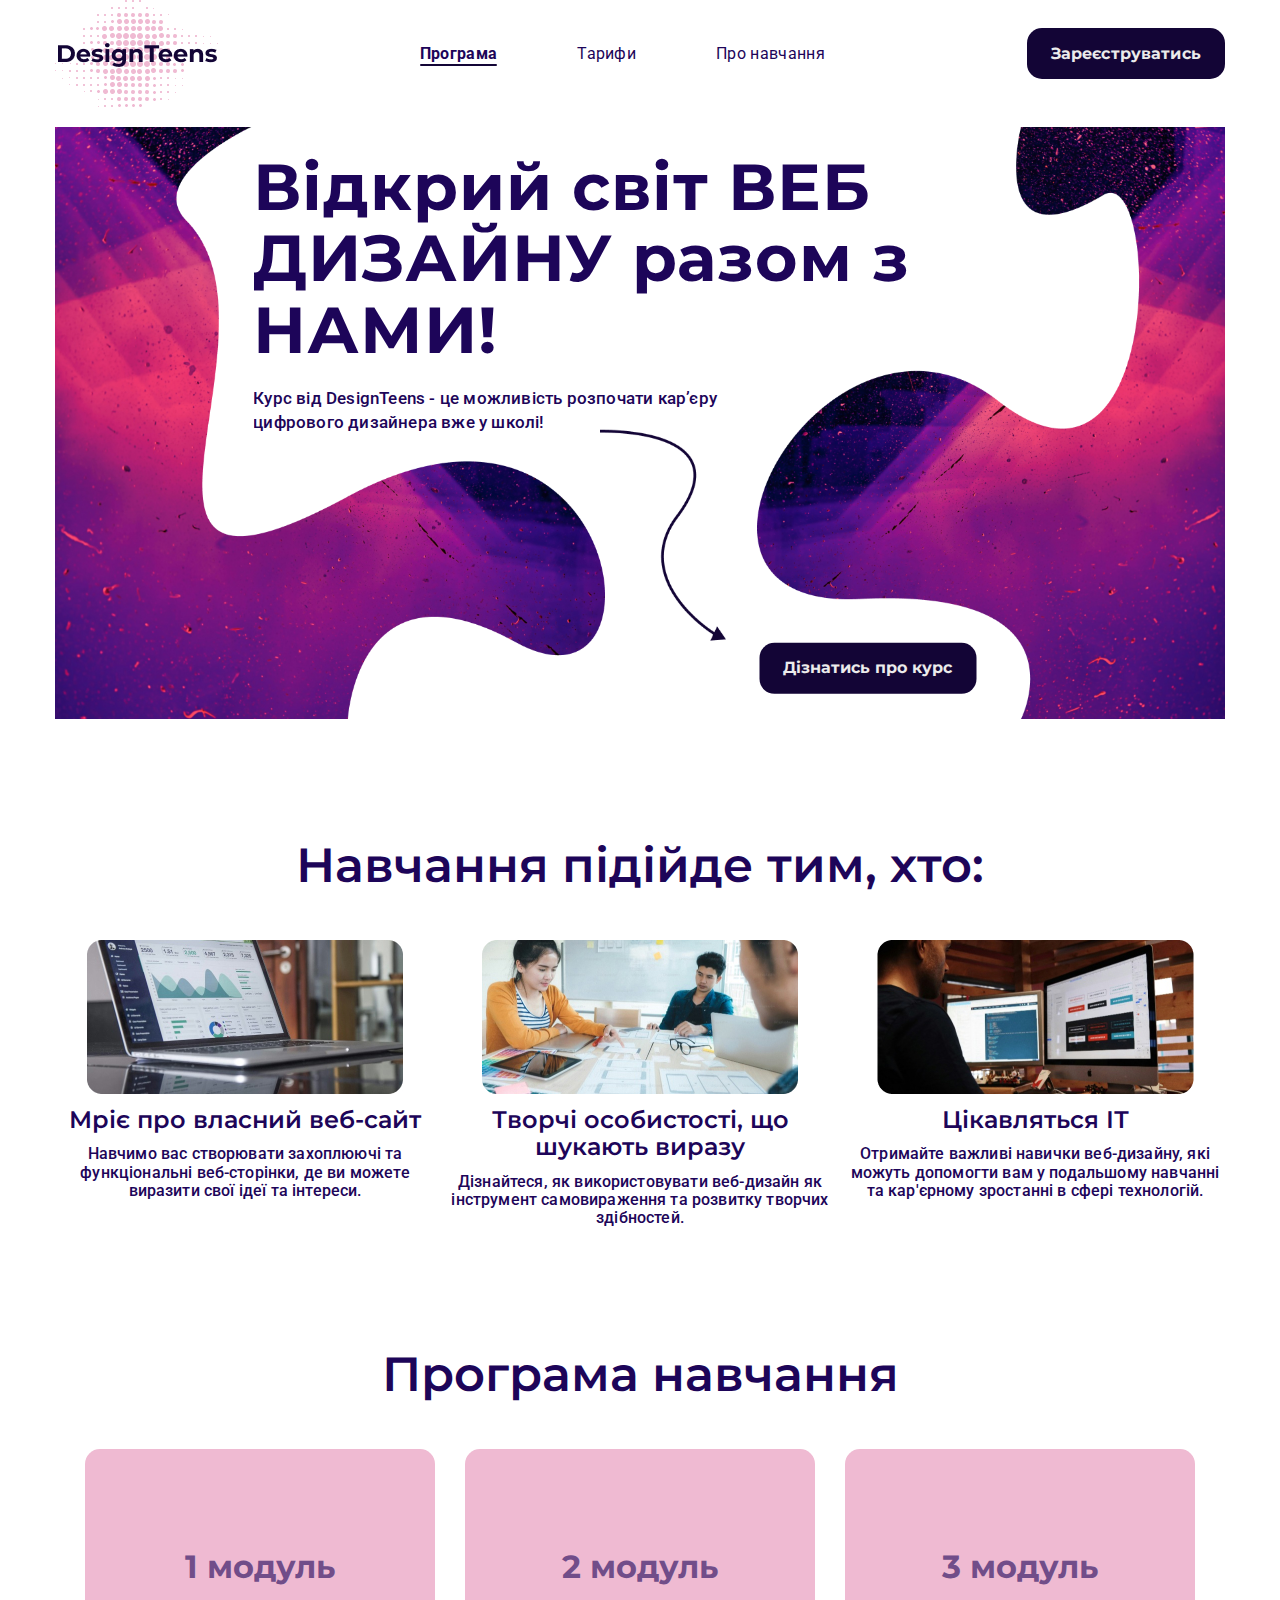
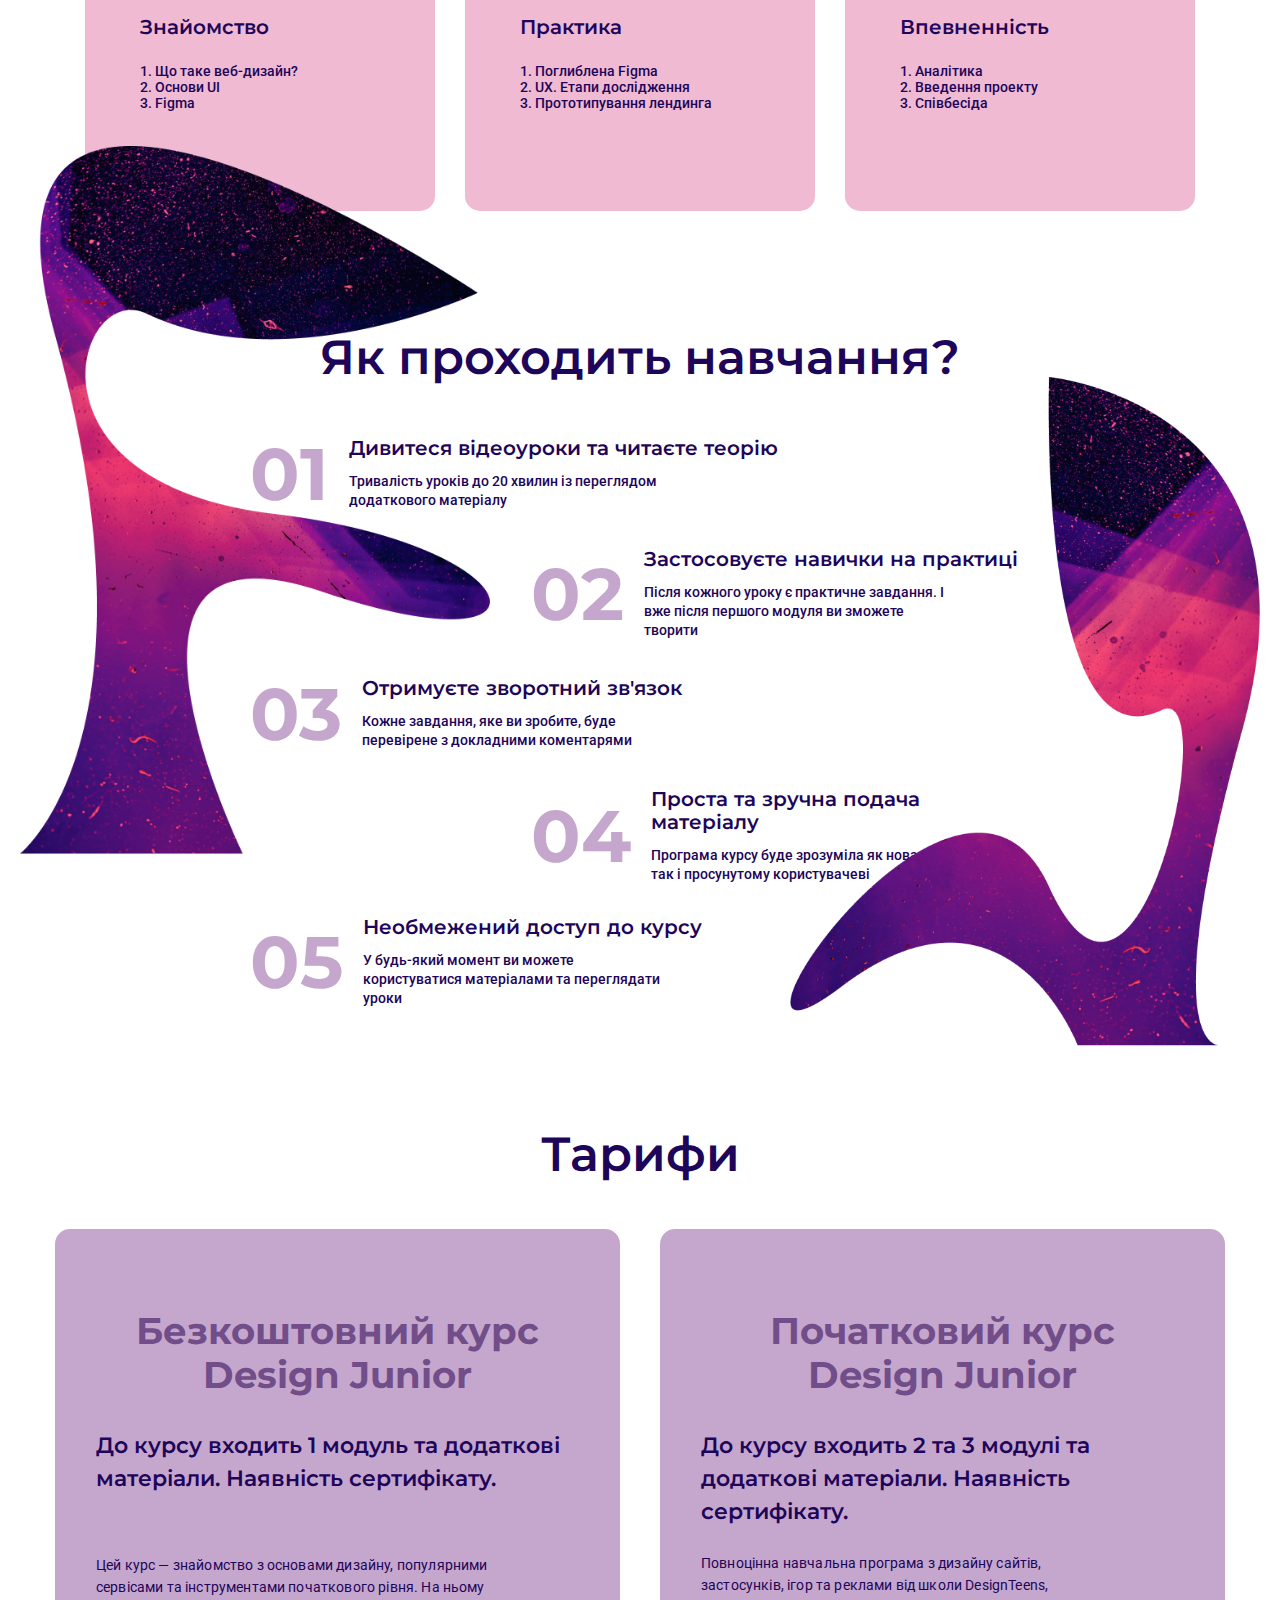
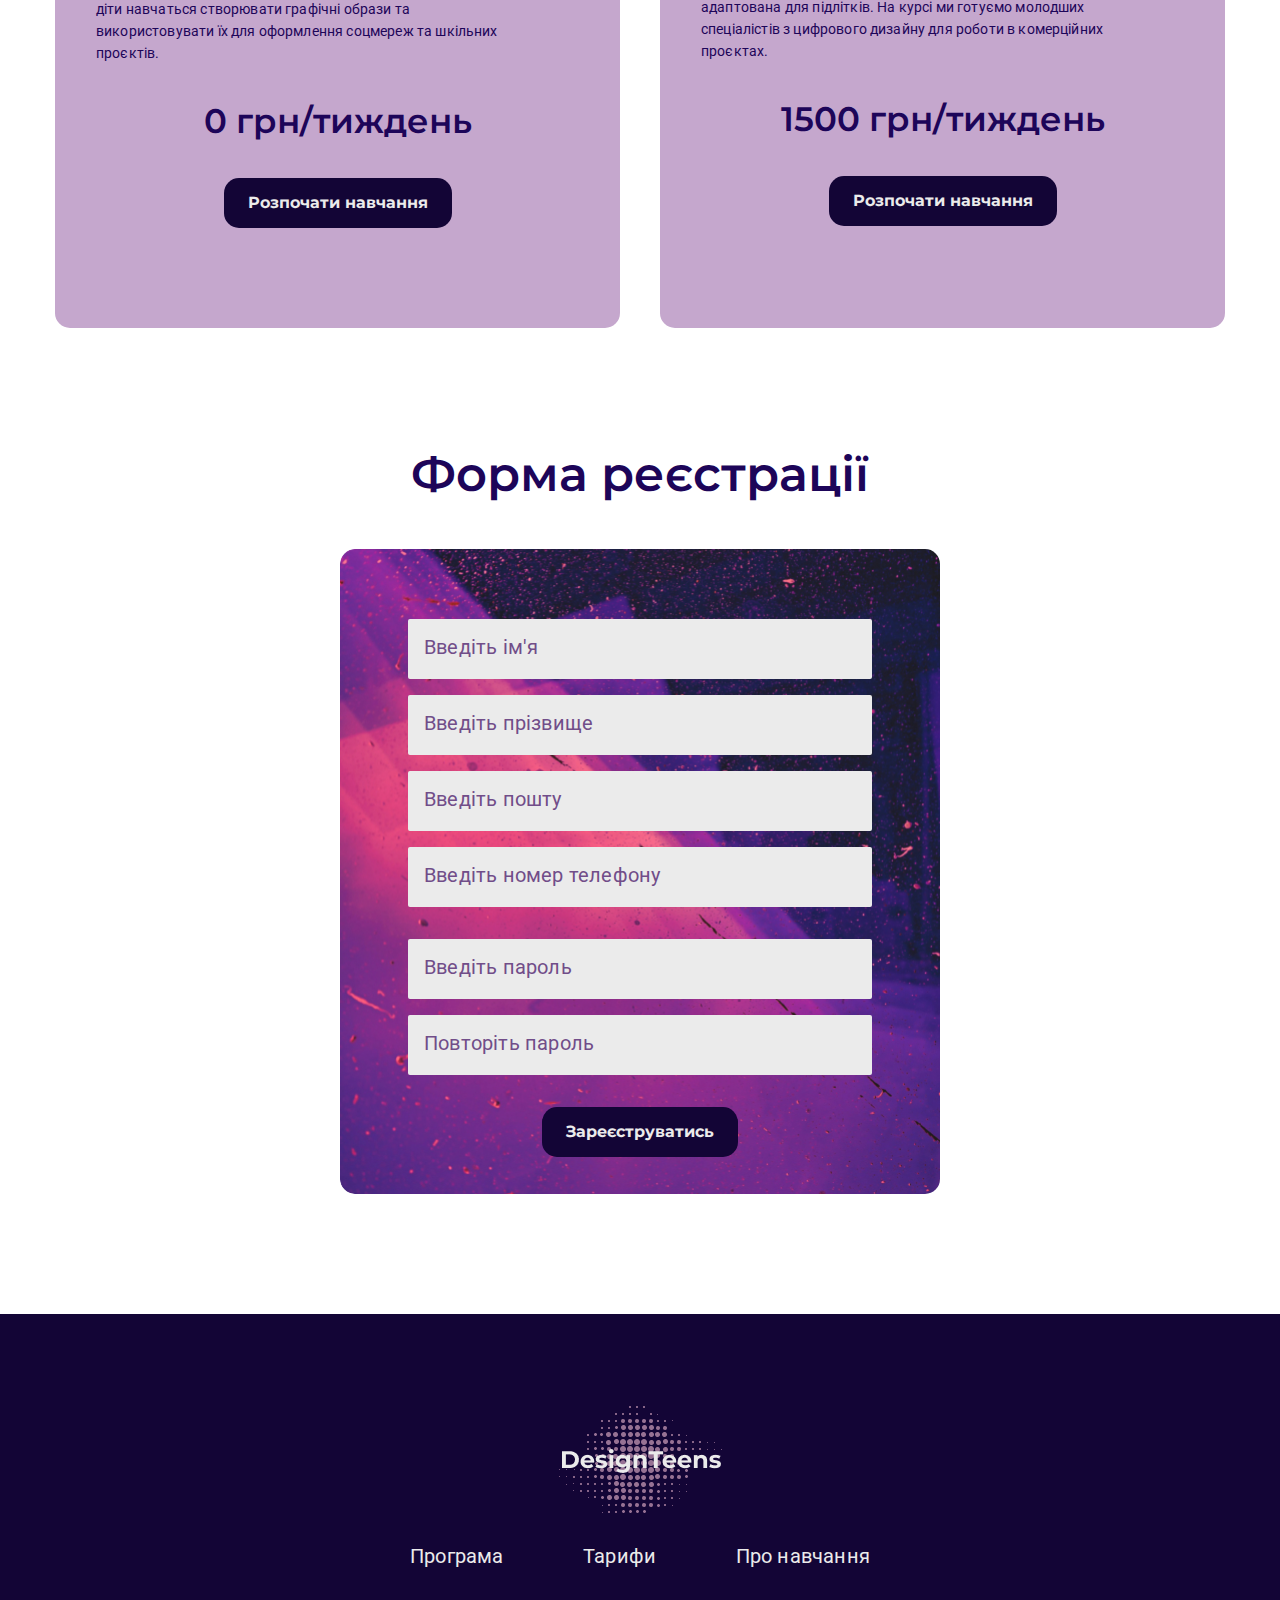
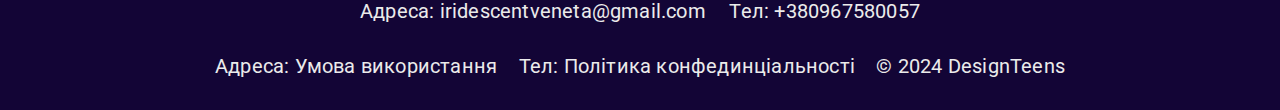
==== commit 3954b20d: "footer section" ====
--- a/index.html
+++ b/index.html
@@ -23,9 +23,9 @@
                 <a class="header__menu-logo" href="./index.html"><img src="images/logo_dark.png" alt="logo"></a>
                 <nav class="nav-menu">
                     <ul class="header__menu-list">
-                        <li class="header__menu-list-item"><a href="./index.html" class="header__menu-item-link current" rel="noopener noreferrer nofolow">Програма</a></li>
-                        <li class="header__menu-list-item"><a href="./programme.html" class="header__menu-item-link" rel="noopener noreferrer nofolow">Тарифи</a></li>
-                        <li class="header__menu-list-item"><a href="./aboutEducation.html" class="header__menu-item-link" rel="noopener noreferrer nofolow">Про навчання</a></li>
+                        <li class="header__menu-list-item"><a href="#programme" class="header__menu-item-link current" rel="noopener noreferrer nofolow">Програма</a></li>
+                        <li class="header__menu-list-item"><a href="#tariffs" class="header__menu-item-link" rel="noopener noreferrer nofolow">Тарифи</a></li>
+                        <li class="header__menu-list-item"><a href="#education-steps" class="header__menu-item-link" rel="noopener noreferrer nofolow">Про навчання</a></li>
                     </ul>
                 </nav>
                 <button class="header__signInButton">Зареєструватись</button>
@@ -75,7 +75,7 @@
         </div>
     </section>
 
-    <section class="educational-programme">
+    <section class="educational-programme" id="programme">
         <div class="container">
             <h2 class="caption-h2">Програма навчання</h2>
             <ul class="educational-programme__list">
@@ -116,7 +116,7 @@
         </div>
     </section>
 
-    <section class="education-steps">
+    <section class="education-steps" id="education-steps">
         <div class="container">
             <div class="education-steps__content">
                 <h2 class="caption-h2">Як проходить навчання?</h2>
@@ -165,7 +165,7 @@
         </div>
     </section>
 
-    <section class="tariffs">
+    <section class="tariffs" id="tariffs">
         <div class="container">
             <h2 class="caption-h2">Тарифи</h2>
             <ul class="tariffs__list">
@@ -218,9 +218,27 @@
         </div>
     </section>
 
-    <footer>
-        <div class="container">
-            
+    <footer class="footer">
+        <div class="container">
+            <div class="footer__content">
+                <img class="footer__logo" src="images/logo_light.png" alt="logo">
+                <nav>
+                    <ul class="footer__menu-list">
+                        <li class="footer__menu-list-item"><a href="#programme" class="footer__menu-list-link" rel="noopener noreferrer nofolow">Програма</a></li>
+                        <li class="footer__menu-list-item"><a href="#tariffs" class="footer__menu-list-link" rel="noopener noreferrer nofolow">Тарифи</a></li>
+                        <li class="footer__menu-list-item"><a href="#education-steps" class="footer__menu-list-link" rel="noopener noreferrer nofolow">Про навчання</a></li>
+                    </ul>
+                </nav>
+                <ul class="footer__contacts-list">
+                    <li class="footer__contacts-list-item">Адреса: <a href="mailto:iridescentveneta@gmail.com" class="footer__contacts-list-link" rel="noopener noreferrer nofolow">iridescentveneta@gmail.com</a></li>
+                    <li class="footer__contacts-list-item">Тел: <a href="tel:+380967580057" class="footer__contacts-list-link" rel="noopener noreferrer nofolow">+380967580057</a></li>
+                </ul>
+                <ul class="footer__info-list">
+                    <li class="footer__info-list-item">Адреса: <a href="./" class="footer__info-list-link" rel="noopener noreferrer nofolow">Умова використання</a></li>
+                    <li class="footer__info-list-item">Тел: <a href="./" class="footer__info-list-link" rel="noopener noreferrer nofolow">Політика конфединціальності</a></li>
+                    <li class="footer__info-list-item">© 2024 DesignTeens</li>
+                </ul>
+            </div>
         </div>
     </footer>
 
--- a/css/style.css
+++ b/css/style.css
@@ -102,6 +102,11 @@
     display: block;
     position: relative;
     font-weight: 400;
+}
+
+.header__menu-item-link:focus,
+.header__menu-item-link:hover{
+    font-weight: 700;
 }
 
 .current{
@@ -1034,14 +1039,85 @@
     }
 }
 
-
-
-
-
-
-
-
-
-
-
-
+/* FOOTER */
+.footer{
+    margin-top: 120px;
+    background: var(--color-dark-purple);
+}
+
+.footer__content{
+    /*width: 500px;*/
+    /*margin: 0 auto;*/
+
+}
+
+.footer__logo{
+    margin: 0 auto;
+    padding-top: 92px;
+}
+
+.footer__menu-list{
+    display: flex;
+    justify-content: space-between;
+    /*margin-top: 50px;*/
+    width: 460px;
+    margin: 32px auto;
+}
+
+.footer__menu-list-link{
+    font-family: var(--font-roboto);
+    font-size: 20px;
+    color: var(--color-white);
+    letter-spacing: 0.2px;
+    font-weight: 400;
+}
+
+.footer__menu-list-link:hover,
+.footer__menu-list-link:focus{
+    font-weight: 700;
+}
+
+.footer__contacts-list{
+    display: flex;
+    justify-content: space-between;
+    /*margin-top: 50px;*/
+    margin: 0 auto;
+    width: 560px;
+}
+
+.footer__contacts-list-item, .footer__contacts-list-link{
+    font-family: var(--font-roboto);
+    font-size: 20px;
+    color: var(--color-white);
+    letter-spacing: 0.2px;
+    font-weight: 400;
+}
+
+.footer__info-list{
+    display: flex;
+    justify-content: space-between;
+    /*margin-top: 50px;*/
+    margin: 0 auto;
+    padding-bottom: 32px;
+    padding-top: 32px;
+    width: 850px;
+}
+
+.footer__info-list-item, .footer__info-list-link{
+    font-family: var(--font-roboto);
+    font-size: 20px;
+    color: var(--color-white);
+    letter-spacing: 0.2px;
+    font-weight: 400;
+}
+
+
+
+
+
+
+
+
+
+
+
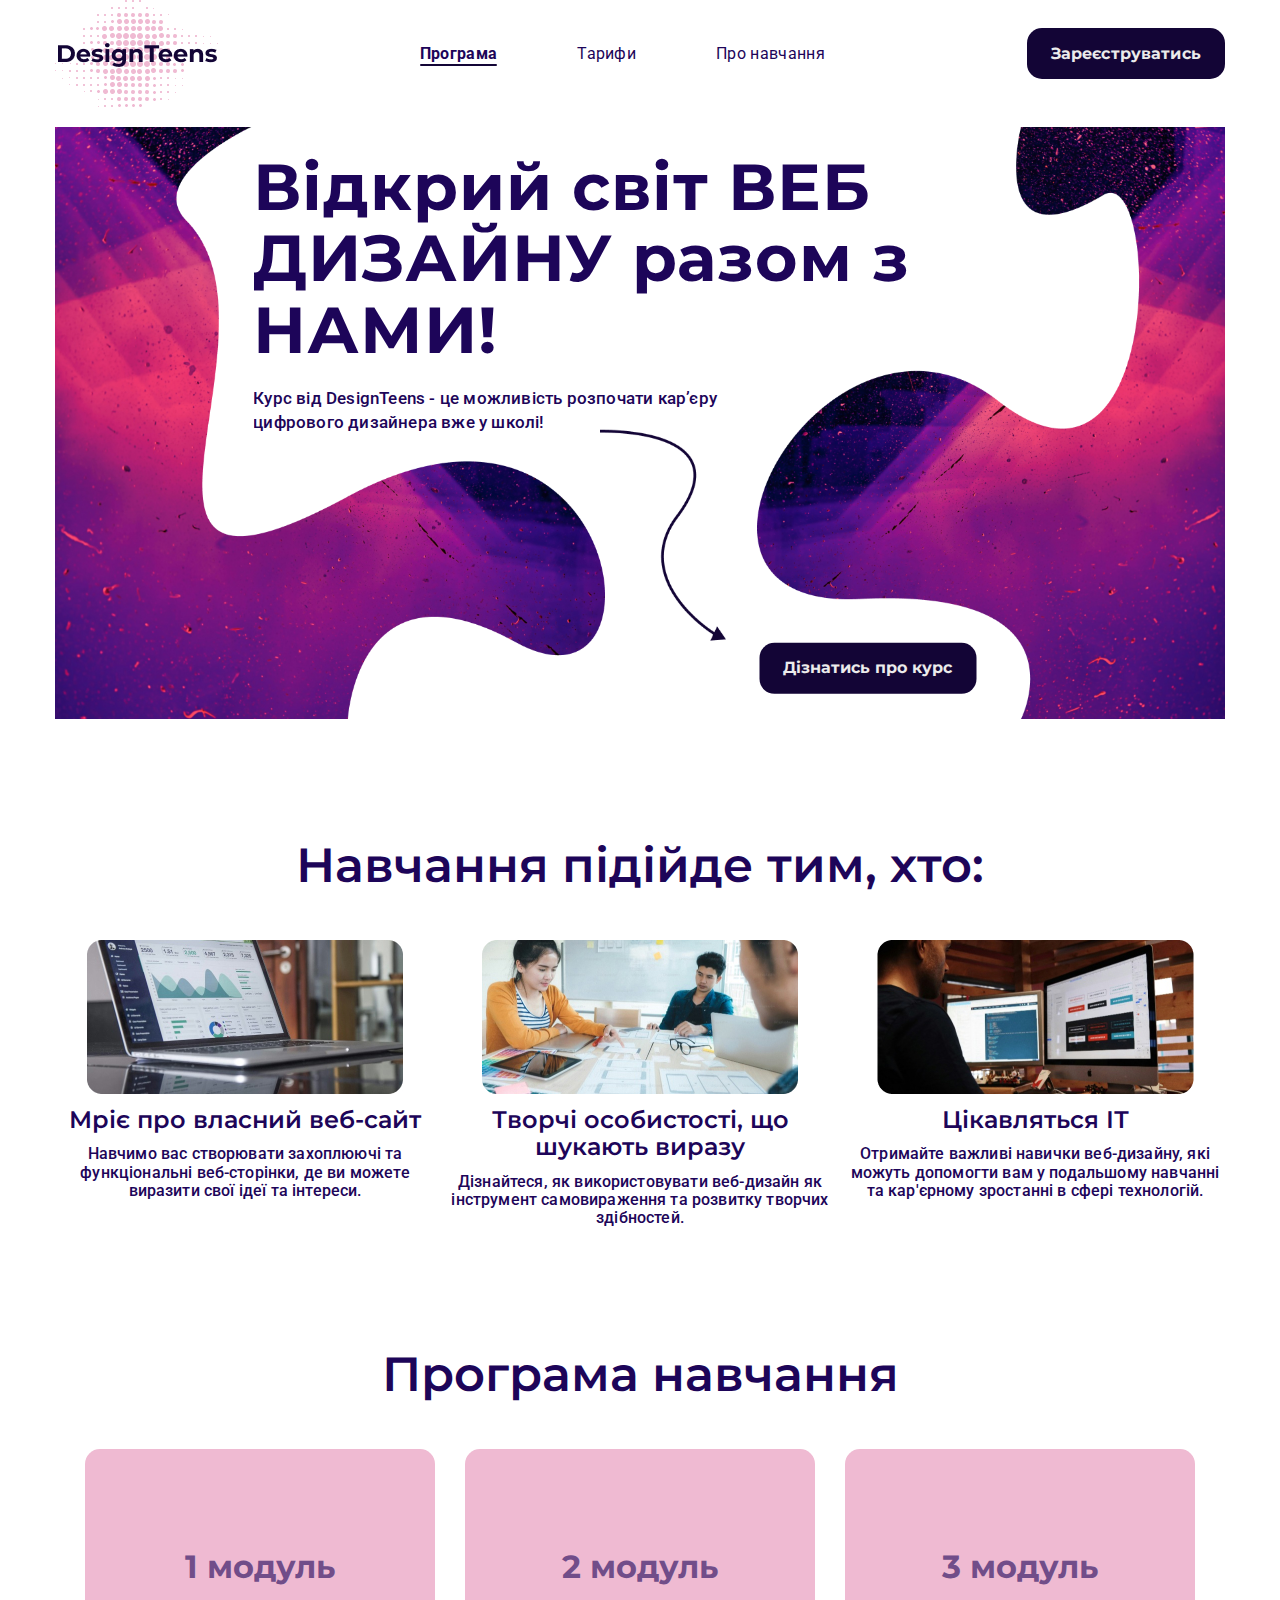
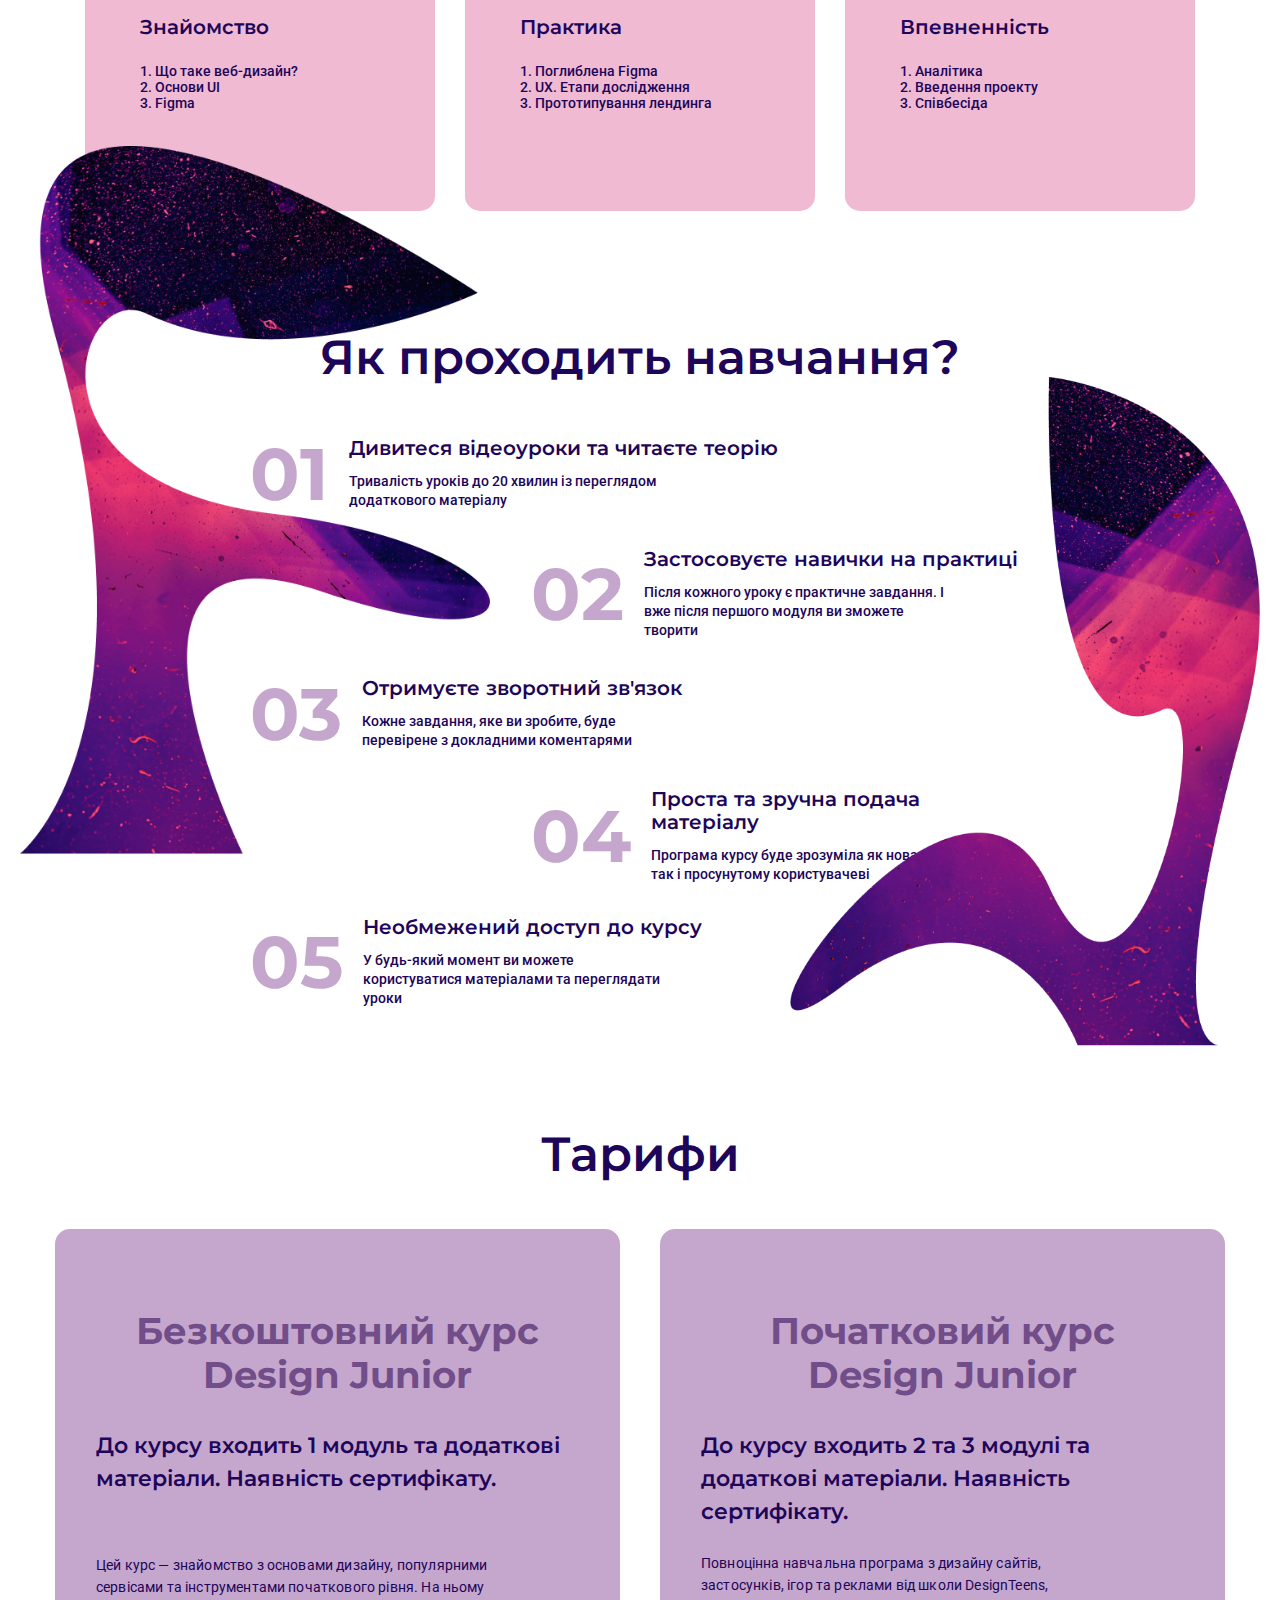
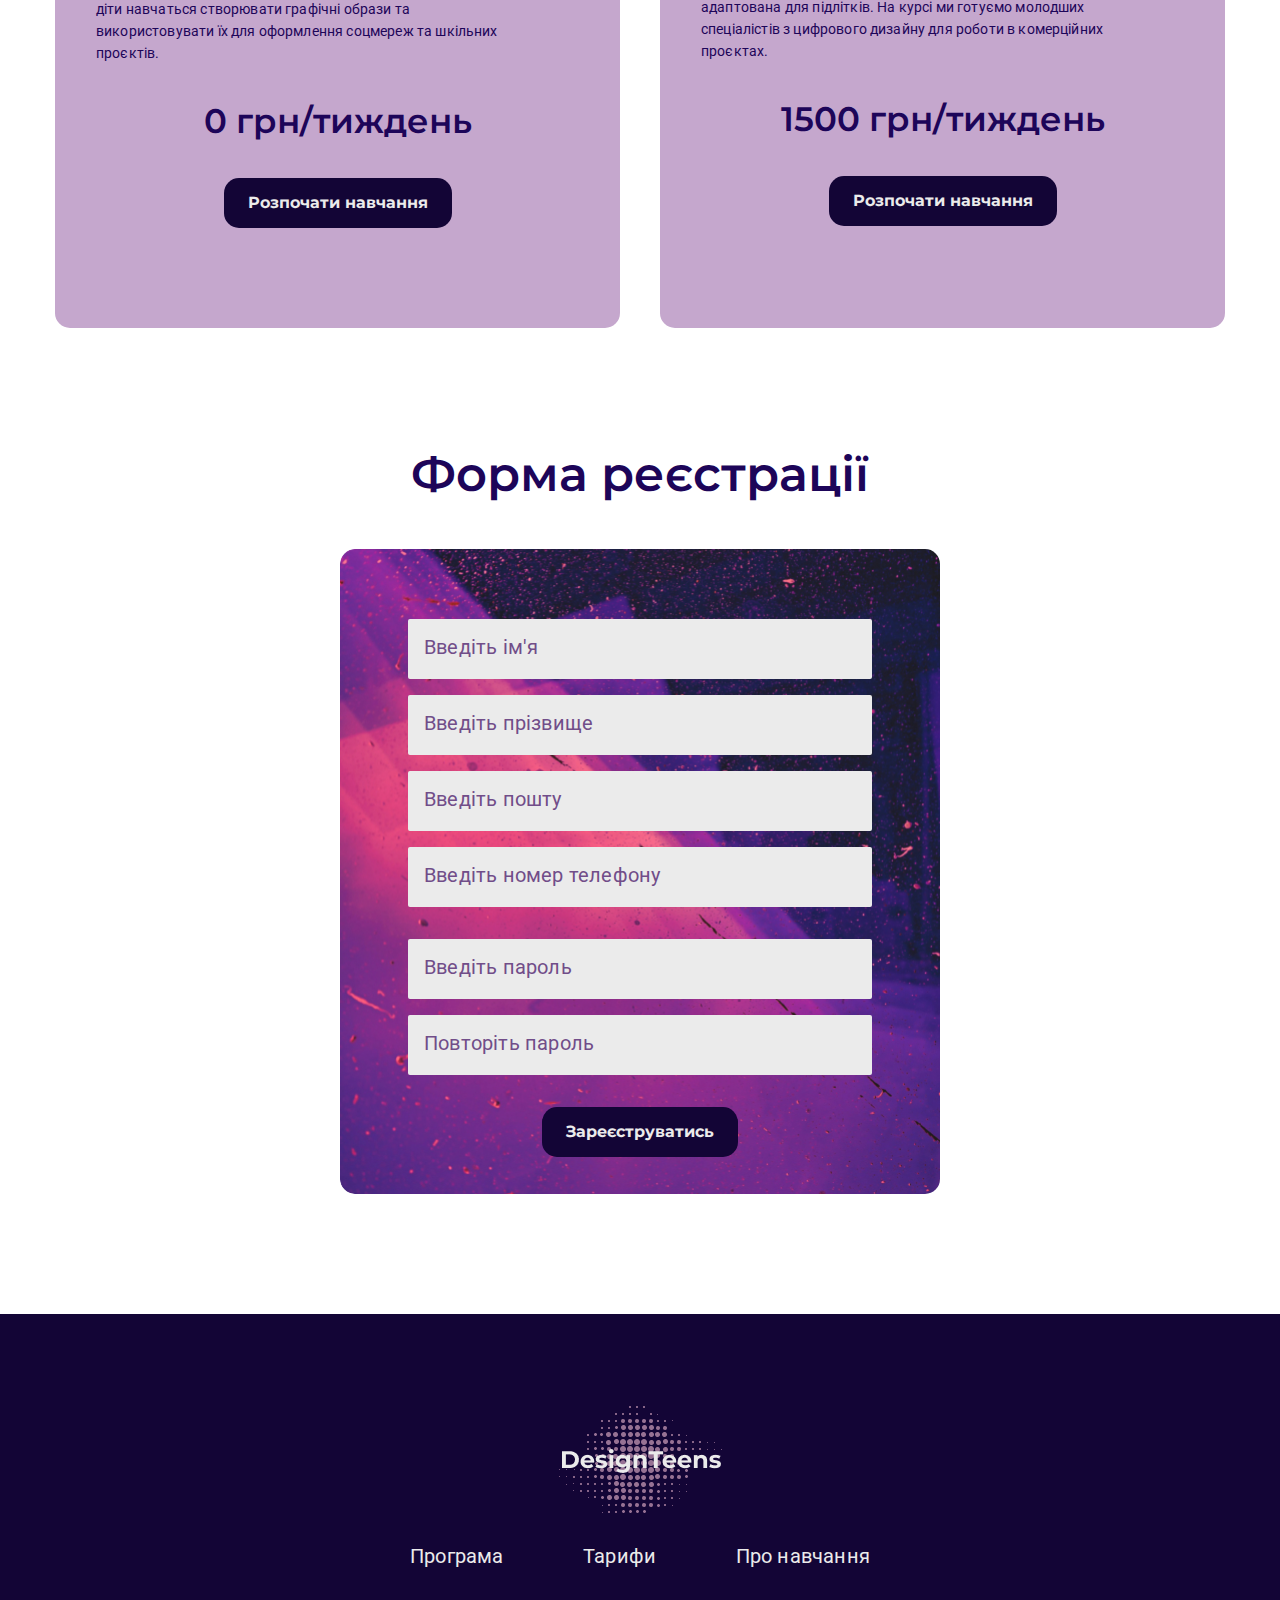
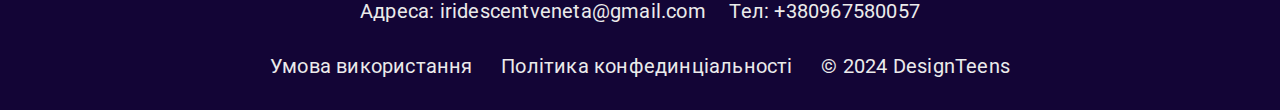
==== commit 57221f47: "changed footer and button styles" ====
--- a/index.html
+++ b/index.html
@@ -47,7 +47,7 @@
                 <div class="hero__arrow">
                     <img class="hero__arrow-img" src="images/hero_arrow.png" alt="arrow">
                 </div>
-                <button class="hero__button-about-course">Дізнатись про курс</button>
+                <button class="hero__button-about-course"><a href="#education-steps">Дізнатись про курс</a></button>
             </div>
         </div>
     </section>
@@ -220,25 +220,23 @@
 
     <footer class="footer">
         <div class="container">
-            <div class="footer__content">
-                <img class="footer__logo" src="images/logo_light.png" alt="logo">
-                <nav>
-                    <ul class="footer__menu-list">
-                        <li class="footer__menu-list-item"><a href="#programme" class="footer__menu-list-link" rel="noopener noreferrer nofolow">Програма</a></li>
-                        <li class="footer__menu-list-item"><a href="#tariffs" class="footer__menu-list-link" rel="noopener noreferrer nofolow">Тарифи</a></li>
-                        <li class="footer__menu-list-item"><a href="#education-steps" class="footer__menu-list-link" rel="noopener noreferrer nofolow">Про навчання</a></li>
-                    </ul>
-                </nav>
-                <ul class="footer__contacts-list">
-                    <li class="footer__contacts-list-item">Адреса: <a href="mailto:iridescentveneta@gmail.com" class="footer__contacts-list-link" rel="noopener noreferrer nofolow">iridescentveneta@gmail.com</a></li>
-                    <li class="footer__contacts-list-item">Тел: <a href="tel:+380967580057" class="footer__contacts-list-link" rel="noopener noreferrer nofolow">+380967580057</a></li>
+            <img class="footer__logo" src="images/logo_light.png" alt="logo">
+            <nav>
+                <ul class="footer__menu-list">
+                    <li class="footer__menu-list-item"><a href="#programme" class="footer__menu-list-link" rel="noopener noreferrer nofolow">Програма</a></li>
+                    <li class="footer__menu-list-item"><a href="#tariffs" class="footer__menu-list-link" rel="noopener noreferrer nofolow">Тарифи</a></li>
+                    <li class="footer__menu-list-item"><a href="#education-steps" class="footer__menu-list-link" rel="noopener noreferrer nofolow">Про навчання</a></li>
                 </ul>
-                <ul class="footer__info-list">
-                    <li class="footer__info-list-item">Адреса: <a href="./" class="footer__info-list-link" rel="noopener noreferrer nofolow">Умова використання</a></li>
-                    <li class="footer__info-list-item">Тел: <a href="./" class="footer__info-list-link" rel="noopener noreferrer nofolow">Політика конфединціальності</a></li>
-                    <li class="footer__info-list-item">© 2024 DesignTeens</li>
-                </ul>
-            </div>
+            </nav>
+            <ul class="footer__contacts-list">
+                <li class="footer__contacts-list-item">Адреса: <a href="mailto:iridescentveneta@gmail.com" class="footer__contacts-list-link" rel="noopener noreferrer nofolow">iridescentveneta@gmail.com</a></li>
+                <li class="footer__contacts-list-item">Тел: <a href="tel:+380967580057" class="footer__contacts-list-link" rel="noopener noreferrer nofolow">+380967580057</a></li>
+            </ul>
+            <ul class="footer__info-list">
+                <li class="footer__info-list-item"><a href="./" class="footer__info-list-link" rel="noopener noreferrer nofolow">Умова використання</a></li>
+                <li class="footer__info-list-item"><a href="./" class="footer__info-list-link" rel="noopener noreferrer nofolow">Політика конфединціальності</a></li>
+                <li class="footer__info-list-item">© 2024 DesignTeens</li>
+            </ul>
         </div>
     </footer>
 
--- a/css/style.css
+++ b/css/style.css
@@ -2,6 +2,10 @@
     margin: 0;
     padding: 0;
     box-sizing: border-box;
+}
+
+html, body{
+    scroll-behavior: smooth;
 }
 
 img {
@@ -241,11 +245,6 @@
 
 .hero__button-about-course{
     padding: 16px 24px;
-    color: var(--color-white);
-    font-family: var(--font-montserrat);
-    font-size: 16px;
-    font-weight: 700;
-    text-align: center;
     border-radius: 15px;
     border: none;
     background: var(--color-dark-purple);
@@ -258,6 +257,14 @@
     outline: none;
 }
 
+.hero__button-about-course a{
+    color: var(--color-white);
+    font-family: var(--font-montserrat);
+    font-size: 16px;
+    font-weight: 700;
+    text-align: center;
+}
+
 .hero__button-about-course:hover, .hero__button-about-course:focus{
     background: var(--color-light-purple);
 }
@@ -1045,12 +1052,6 @@
     background: var(--color-dark-purple);
 }
 
-.footer__content{
-    /*width: 500px;*/
-    /*margin: 0 auto;*/
-
-}
-
 .footer__logo{
     margin: 0 auto;
     padding-top: 92px;
@@ -1100,7 +1101,7 @@
     margin: 0 auto;
     padding-bottom: 32px;
     padding-top: 32px;
-    width: 850px;
+    width: 740px;
 }
 
 .footer__info-list-item, .footer__info-list-link{
@@ -1111,13 +1112,81 @@
     font-weight: 400;
 }
 
-
-
-
-
-
-
-
-
-
-
+/*desktop*/
+@media screen and (max-width: 1440px) {
+
+
+}
+
+@media screen and (max-width: 1200px) {
+    .footer__logo{
+        width: 154px;
+        padding-top: 78px;
+    }
+
+    .footer__menu-list-item, .footer__menu-list-link{
+        font-size: 16px;
+    }
+
+    .footer__contacts-list-item, .footer__contacts-list-link{
+        font-size: 16px;
+    }
+
+    .footer__info-list-item, .footer__info-list-link{
+        font-size: 16px;
+    }
+
+    .footer__menu-list{
+        width: 400px;
+    }
+
+    .footer__contacts-list{
+        width: 520px;
+    }
+
+    .footer__info-list{
+        width: 680px;
+    }
+}
+
+/*tablet*/
+@media screen and (max-width: 1040px) {
+    .footer-logo {
+        width: 100px;
+        padding-top: 50px;
+    }
+
+    .footer__menu-list-item, .footer__menu-list-link{
+        font-size: 12px;
+    }
+
+    .footer__contacts-list-item, .footer__contacts-list-link{
+        font-size: 12px;
+    }
+
+    .footer__info-list-item, .footer__info-list-link{
+        font-size: 12px;
+    }
+
+    .footer__menu-list{
+        width: 325px;
+    }
+
+    .footer__contacts-list{
+        width: 425px;
+    }
+
+    .footer__info-list{
+        width: 590px;
+    }
+
+}
+
+
+
+
+
+
+
+
+
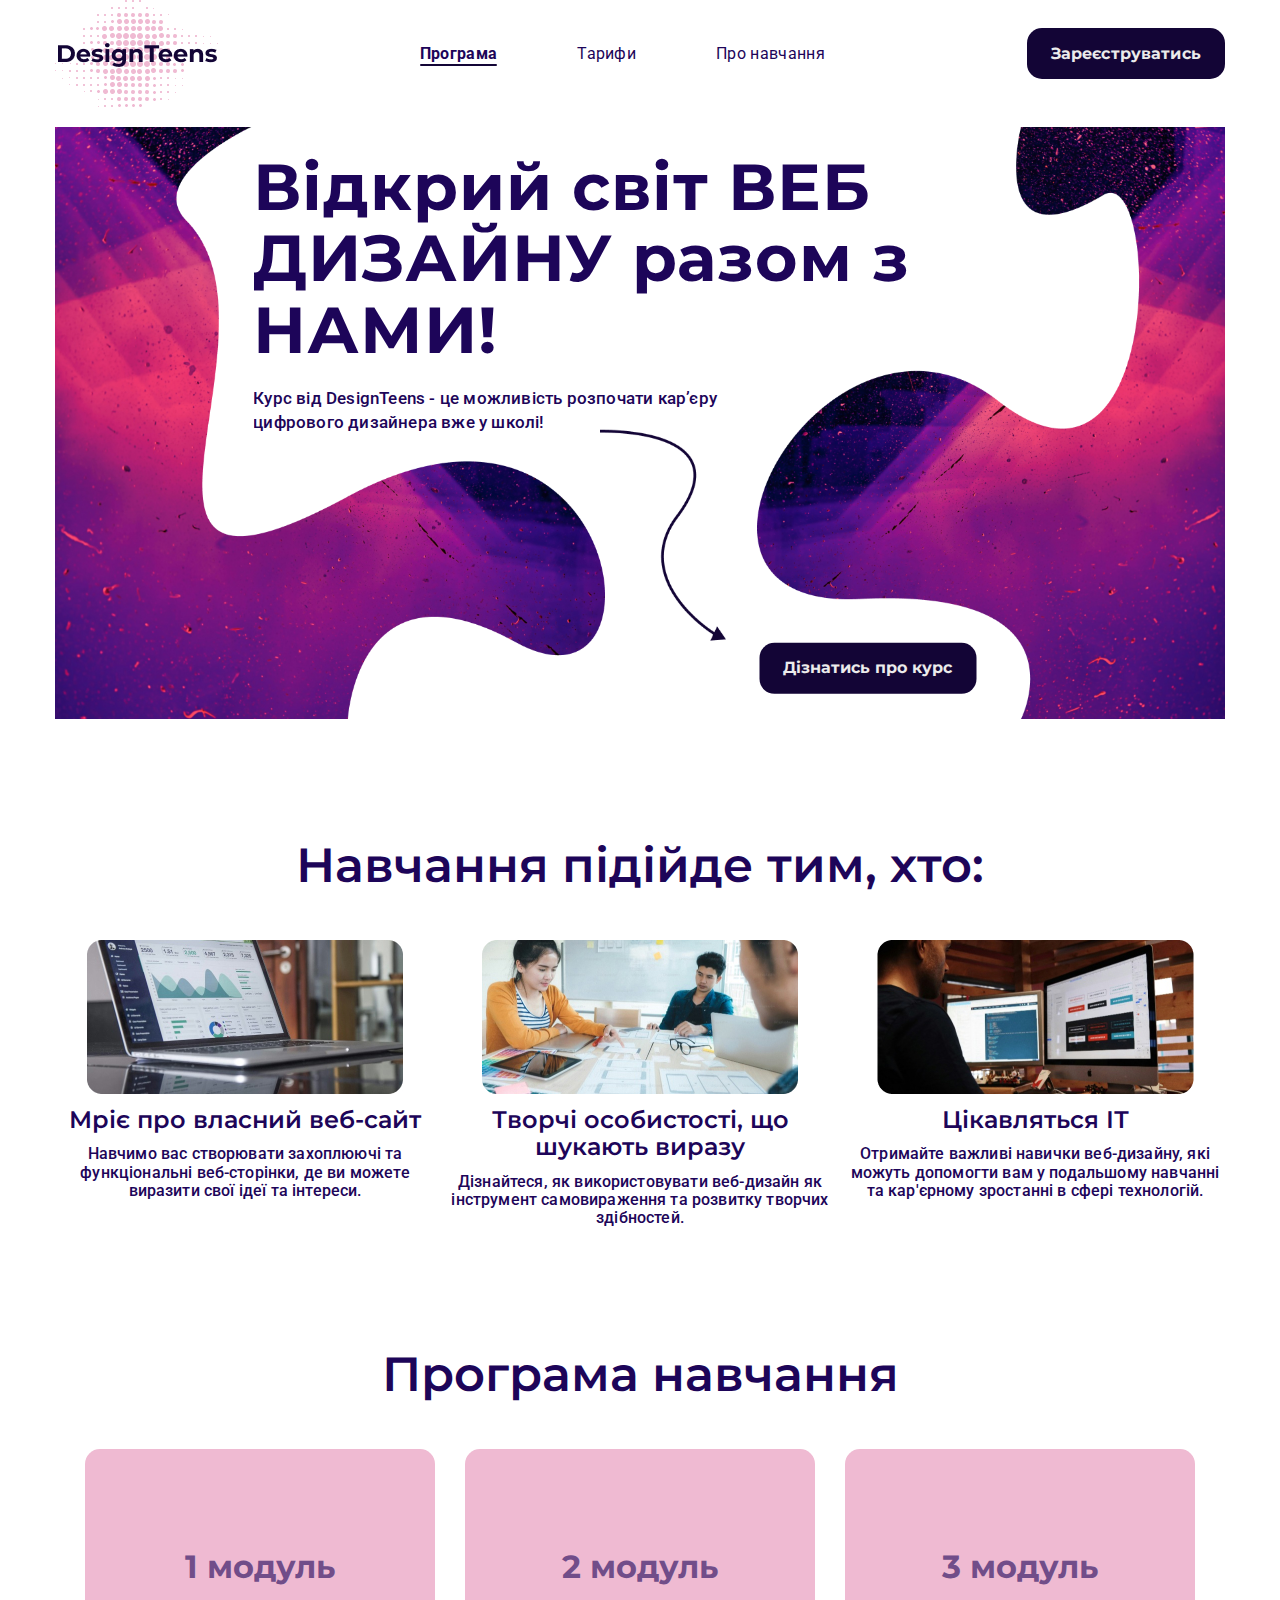
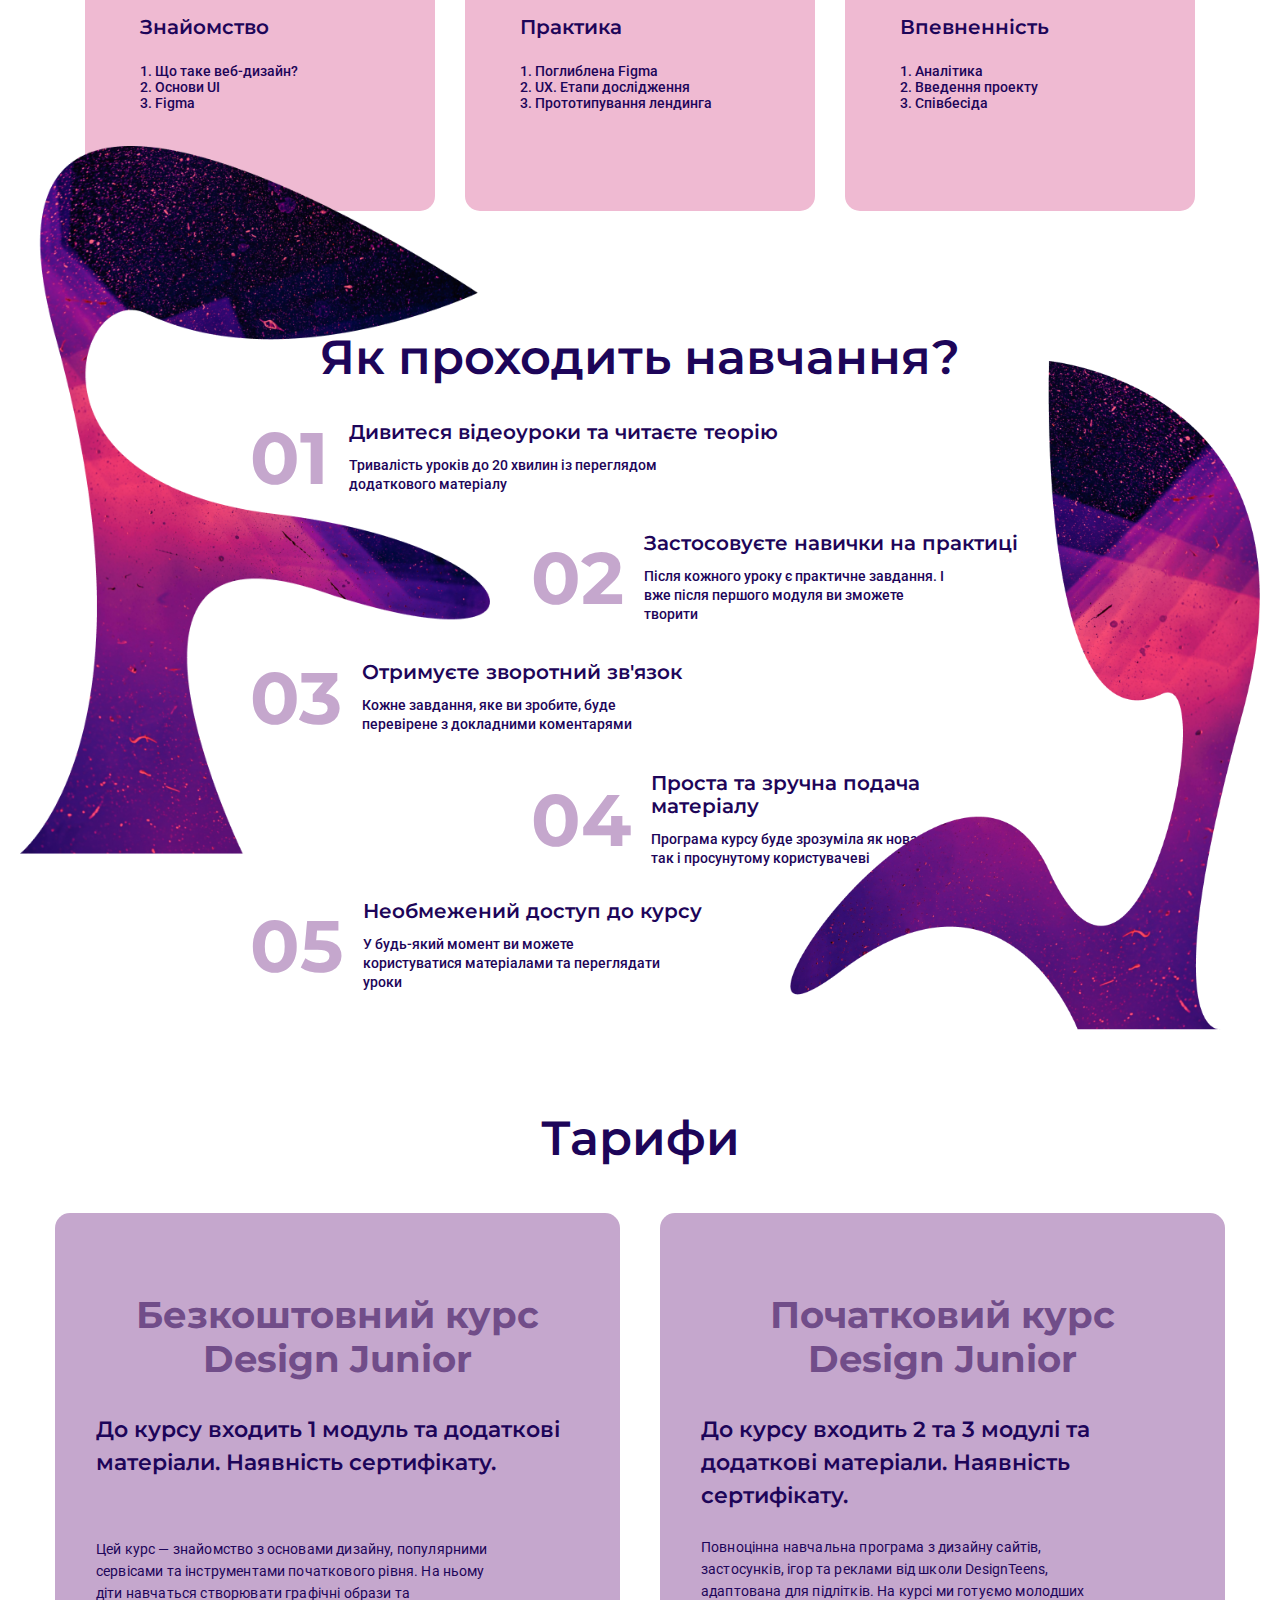
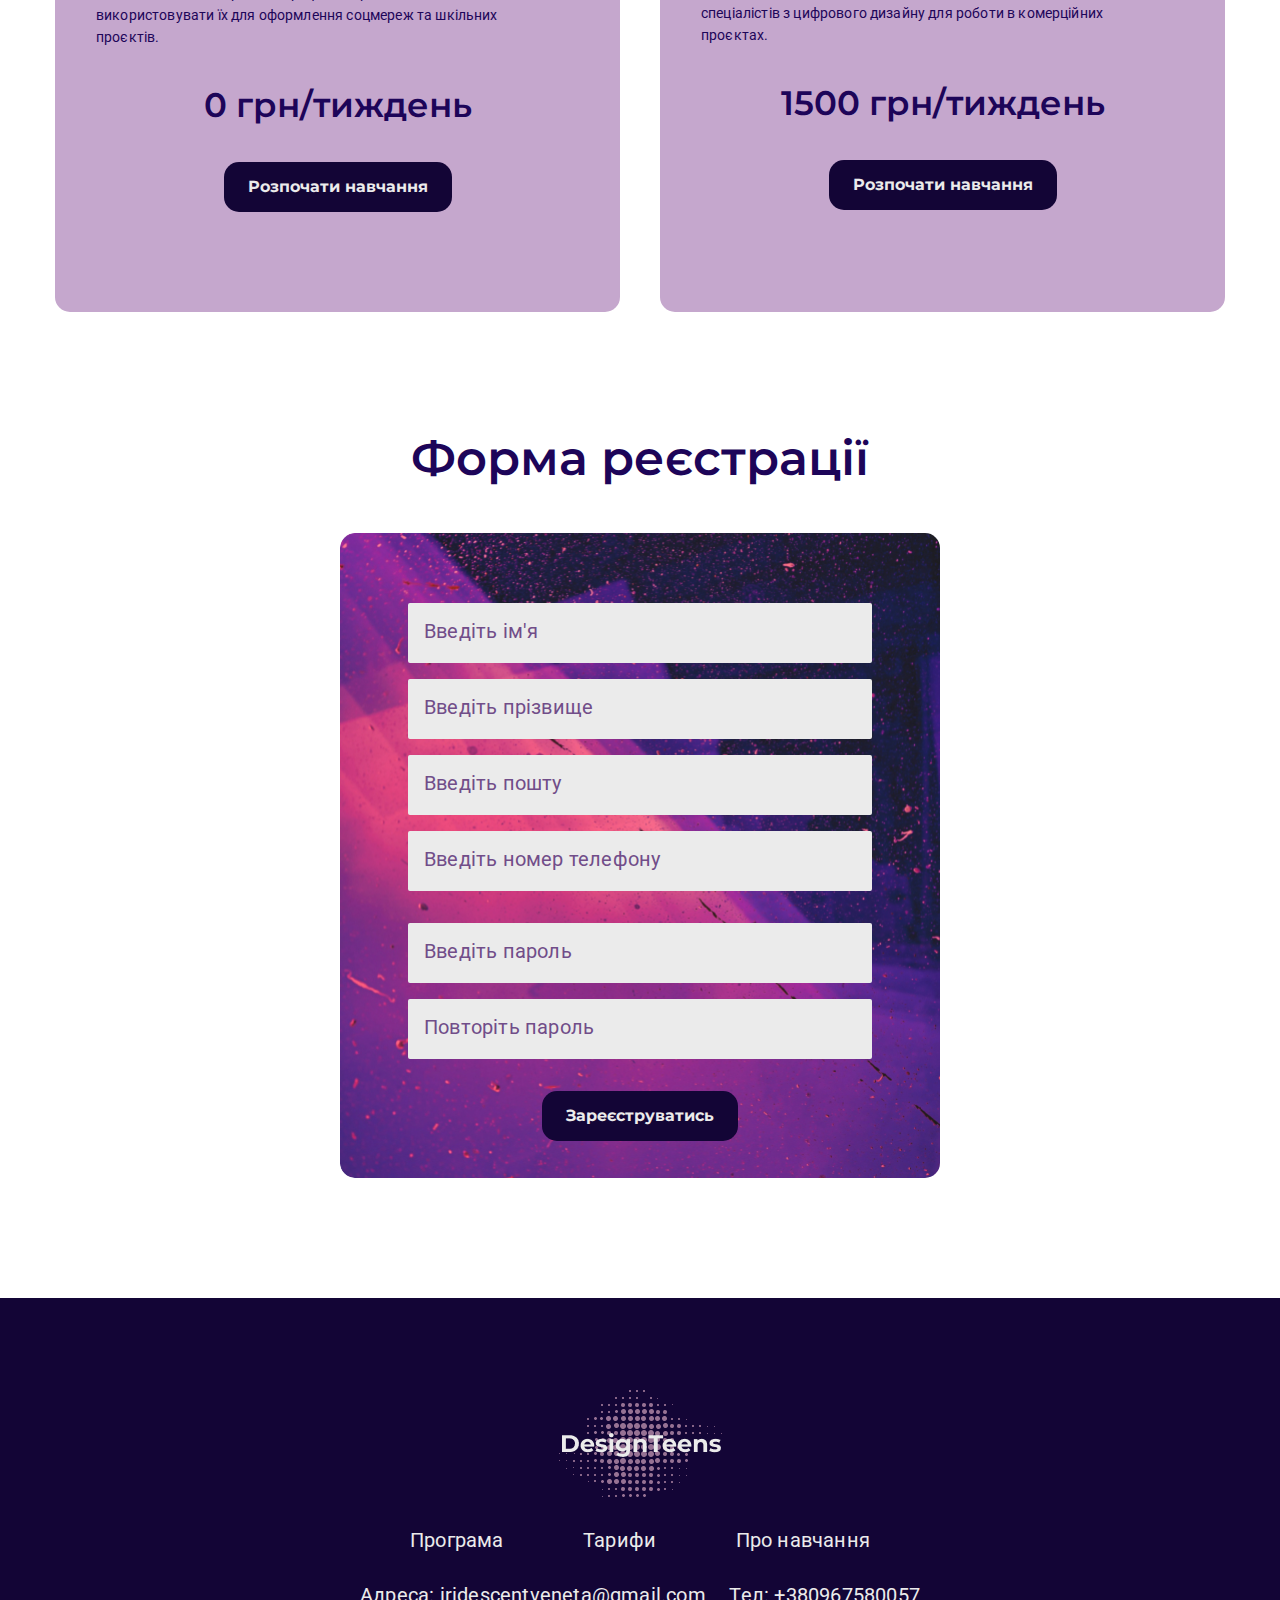
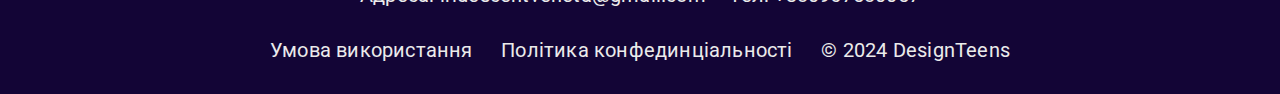
==== commit 077b09be: "fixed adaptive design, added new pages" ====
--- a/index.html
+++ b/index.html
@@ -28,7 +28,7 @@
                         <li class="header__menu-list-item"><a href="#education-steps" class="header__menu-item-link" rel="noopener noreferrer nofolow">Про навчання</a></li>
                     </ul>
                 </nav>
-                <button class="header__signInButton">Зареєструватись</button>
+                <button class="header__registration-button"><a href="./">Зареєструватись</a></button>
             </div>
         </div>
     </header>
@@ -195,23 +195,23 @@
         <div class="container">
             <h2 class="caption-h2">Форма реєстрації</h2>
             <form class="registration__form" action="" method="post">
-                <label class="registration__label">
+                <label>
                     <input class="registration__input" type="text" id="name" name="name" placeholder="Введіть ім'я" required/>
                 </label>
-                <label class="registration__label">
+                <label>
                     <input class="registration__input" type="text" id="surname" name="surname" placeholder="Введіть прізвище" required/>
                 </label>
-                <label class="registration__label">
+                <label>
                     <input class="registration__input" type="email" id="email" name="email" placeholder="Введіть пошту" required/>
                 </label>
-                <label class="registration__label">
+                <label>
                     <input class="registration__input" type="tel" id="telephone" name="telephone" placeholder="Введіть номер телефону" required/>
                 </label>
-                <label class="registration__label">
+                <label>
                     <input class="registration__input" type="password" id="password" name="password" placeholder="Введіть пароль" required/>
                 </label>
-                <label class="registration__label">
-                    <input class="registration__input" type="password" id="verify-password" name="password" placeholder="Повторіть пароль" required/>
+                <label>
+                    <input class="registration__input" type="password" id="verify-password" name="verify-password" placeholder="Повторіть пароль" required/>
                 </label>
                 <button class="registration__button">Зареєструватись</button>
             </form>
@@ -220,7 +220,7 @@
 
     <footer class="footer">
         <div class="container">
-            <img class="footer__logo" src="images/logo_light.png" alt="logo">
+            <a href="./index.html" rel="noopener noreferrer nofolow"><img class="footer__logo" src="images/logo_light.png" alt="logo"></a>
             <nav>
                 <ul class="footer__menu-list">
                     <li class="footer__menu-list-item"><a href="#programme" class="footer__menu-list-link" rel="noopener noreferrer nofolow">Програма</a></li>
--- a/css/style.css
+++ b/css/style.css
@@ -21,6 +21,35 @@
 ul{
     list-style: none;
 }
+
+.caption-h2{
+    font-family: var(--font-montserrat);
+    font-size: 48px;
+    font-weight: 600;
+    line-height: 110%;
+    color: var(--color-purple);
+    text-align: center;
+    /*margin-bottom: 48px;*/
+}
+
+@media screen and (max-width: 1440px){
+
+}
+
+@media screen and (max-width: 1200px){
+    .caption-h2{
+        font-size: 38px;
+    }
+}
+
+@media screen and (max-width: 1040px){
+    .caption-h2{
+        font-size: 28px;
+    }
+}
+
+
+
 
 .container {
     max-width: 1400px;
@@ -89,7 +118,6 @@
 .header__menu-logo{
     width: 163px;
     height: 107px;
-
 }
 
 .header__menu-list{
@@ -128,23 +156,26 @@
     background-color: var(--color-dark-purple);
 }
 
-.header__signInButton{
+.header__registration-button{
     padding: 16px 24px;
     border-radius: 15px;
     background: var(--color-dark-purple);
-    color: var(--color-white);
     border: none;
+    cursor: pointer;
+    transition: background-color var(--transition);
+    outline: none;
+}
+
+.header__registration-button a{
     font-family: var(--font-montserrat);
     font-weight: 700;
     letter-spacing: 0.16px;
     font-size: 16px;
     line-height: 120%;
-    cursor: pointer;
-    transition: background-color var(--transition);
-    outline: none;
-}
-
-.header__signInButton:hover, .header__signInButton:focus{
+    color: var(--color-white);
+}
+
+.header__registration-button:hover, .header__registration-button:focus{
     background: var(--color-light-purple);
 }
 
@@ -154,10 +185,14 @@
         width: 154px;
         height: 100px;
     }
-    .header__signInButton{
+    .header__registration-button{
         padding: 15px 20px;
+    }
+
+    .header__registration-button a{
         font-size: 14px;
     }
+
 }
 
 /*tablet*/
@@ -175,11 +210,14 @@
         font-size: 12px;
     }
 
-    .header__signInButton{
-        font-size: 10px;
+    .header__registration-button{
         padding: 12px 13px;
         border-radius: 9px;
     }
+    .header__registration-button a{
+        font-size: 10px;
+    }
+
 }
 
 
@@ -255,6 +293,8 @@
     right: 18%;
     transform: translate(-50%, -50%);
     outline: none;
+    display: flex;
+    align-items: center;
 }
 
 .hero__button-about-course a{
@@ -292,6 +332,7 @@
     }
 }
 
+/*tablet*/
 @media screen and (max-width: 1200px){
     .hero__textH1{
         font-size: 55px;
@@ -308,22 +349,25 @@
     }
 
     .hero__button-about-course{
-        right: 12%;
+        right: 11%;
         bottom: 0;
+        padding: 15px 20px;
+
+    }
+
+    .hero__button-about-course a{
         font-size: 14px;
-        padding: 15px 20px;
-    }
-
-}
-
-/*tablet*/
+    }
+
+}
+
 @media screen and (max-width: 1040px) {
     .hero_text{
         left: 43%;
     }
 
     .hero__textH1{
-        font-size: 35px;
+        font-size: 37px;
     }
 
     .hero__textH3{
@@ -336,12 +380,15 @@
     }
 
     .hero__button-about-course{
-        font-size: 10px;
         padding: 12px 13px;
         border-radius: 9px;
-
-    }
-}
+    }
+
+    .hero__button-about-course a{
+        font-size: 10px;
+    }
+}
+
 
 
 
@@ -350,19 +397,10 @@
     margin-top: 120px;
 }
 
-.caption-h2{
-    font-family: var(--font-montserrat);
-    font-size: 48px;
-    font-weight: 600;
-    line-height: 110%;
-    color: var(--color-purple);
-    text-align: center;
-    margin-bottom: 48px;
-}
-
 .for-students-who__list{
     display: flex;
     justify-content: space-between;
+    margin-top: 48px;
 }
 
 .for-students-who__img{
@@ -389,16 +427,14 @@
     margin: 0 auto;
 }
 
+/*tablet*/
+
 /*desktop*/
 @media screen and (max-width: 1200px) {
     .for-students-who{
         margin-top: 110px;
     }
 
-    .caption-h2{
-        font-size: 38px;
-    }
-
     .for-students-who__list-item h3{
         font-size: 20px;
         /*width: 235px;*/
@@ -416,48 +452,40 @@
 
 }
 
-/*tablet*/
 @media screen and (max-width: 1040px){
     .for-students-who{
         margin-top: 55px;
     }
 
-    .caption-h2 {
-        font-size: 28px;
-        margin-bottom: 35px;
-    }
-
     .for-students-who__list {
         flex-wrap: wrap;
-        /*justify-content: center;*/
-        /*gap: 30px 148px;*/
+        margin-top: 35px;
+    }
+
+    .for-students-who__list-item h3{
+        font-size: 15px;
+    }
+
+    .for-students-who__list-item p{
+        font-size: 10px;
     }
 
     .for-students-who__list-item {
         max-width: 220px;
     }
-
-    .for-students-who__list-item h3{
-        font-size: 15px;
-    }
-
-    .for-students-who__list-item p{
-        font-size: 10px;
-    }
-}
-
-
-@media screen and (max-width: 768px) {
-
-}
-
-@media screen and (min-width: 630px) {
-
-}
-
-@media screen and (min-width: 480px) {
-
-}
+}
+
+/*@media screen and (max-width: 768px) {*/
+
+/*}*/
+
+/*@media screen and (min-width: 630px) {*/
+
+/*}*/
+
+/*@media screen and (min-width: 480px) {*/
+
+/*}*/
 
 
 
@@ -469,6 +497,7 @@
 .educational-programme__list{
     display: flex;
     justify-content: space-evenly;
+    margin-top: 48px;
 }
 
 .educational-programme__list-item{
@@ -539,8 +568,11 @@
 
 }
 
-/*tablet*/
 @media screen and (max-width: 1040px){
+    .education-steps__list{
+        margin-top: 35px;
+    }
+
     .educational-programme__list-item{
         padding: 65px 43px;
     }
@@ -560,6 +592,7 @@
         width: 135px;
     }
 }
+
 
 
 
@@ -636,14 +669,12 @@
 .education-steps__right-figure{
     position: absolute;
     z-index: 5;
-    bottom: -30px;
+    bottom: -88px;
     right: 40px;
     width: 480px;
-    /*width: 37%;*/
-    /*margin-top: 300px;*/
-}
-
-/*desktop*/
+
+}
+
 @media screen and (max-width: 1440px) {
     .education-steps__content {
         width: 780px;
@@ -654,7 +685,6 @@
     }
 
     .education-steps__left-figure {
-        top: -185px;
         left: 20px;
         width: 470px;
     }
@@ -667,6 +697,9 @@
 
 }
 
+/* tablet*/
+
+/*desktop*/
 @media screen and (max-width: 1200px) {
     .education-steps__content{
         width: 670px;
@@ -705,7 +738,6 @@
     }
 }
 
-    /* tablet*/
 @media screen and (max-width: 1040px) {
     .education-steps__content{
         width: 570px;
@@ -744,8 +776,10 @@
         width: 322px;
         right: 78px;
     }
-
-}
+}
+
+
+
 
 
 
@@ -757,6 +791,7 @@
 .tariffs__list{
     display: flex;
     justify-content: space-between;
+    margin-top: 48px;
 }
 
 .tariffs__list-item{
@@ -833,6 +868,9 @@
     justify-content: center;
 }
 
+/*tablet*/
+
+/*desktop*/
 
 @media screen and (max-width: 1440px) {
     .tariffs__list-item{
@@ -896,8 +934,12 @@
     }
 }
 
-/*tablet*/
+
 @media screen and (max-width: 1040px) {
+    .tariffs__list{
+        margin-top: 35px;
+    }
+
     .tariffs__list-item{
         width: 346px;
         padding: 60px 38px 79px 38px;
@@ -938,6 +980,8 @@
 }
 
 
+
+
 /* REGISTRATION SECTION */
 .registration{
     margin-top: 120px;
@@ -946,18 +990,19 @@
 .registration__form{
     display: flex;
     flex-direction: column;
-    margin: 0 auto;
+    margin: 48px auto 0 auto;
     position: relative;
     width: 700px;
     padding: 70px 68px 5px 68px;
     background: url("../images/registration_form-bg.jpg") no-repeat;
     background-size: cover;
     border-radius: 15px;
+
 }
 
 .registration__input{
     width: 100%;
-    background: #EBEBEB;
+    background: var(--color-white);
     border-radius: 2px;
     border: none;
     height: 60px;
@@ -1004,12 +1049,15 @@
     background: var(--color-light-purple);
 }
 
+/*tablet*/
+
+
+/*desktop*/
 @media screen and (max-width: 1440px) {
     .registration__form{
         width: 600px;
     }
 }
-
 @media screen and (max-width: 1200px) {
     .registration__form{
         width: 500px;
@@ -1025,10 +1073,10 @@
     }
 }
 
-/*tablet*/
 @media screen and (max-width: 1040px) {
     .registration__form{
         width: 400px;
+        margin: 35px auto 0 auto;
     }
 
     .registration__input{
@@ -1045,6 +1093,7 @@
         border-radius: 9px;
     }
 }
+
 
 /* FOOTER */
 .footer{
@@ -1112,12 +1161,15 @@
     font-weight: 400;
 }
 
+
+/*@media screen and (max-width: 1440px) {*/
+
+
+/*}*/
+
+
+
 /*desktop*/
-@media screen and (max-width: 1440px) {
-
-
-}
-
 @media screen and (max-width: 1200px) {
     .footer__logo{
         width: 154px;
@@ -1148,6 +1200,7 @@
         width: 680px;
     }
 }
+
 
 /*tablet*/
 @media screen and (max-width: 1040px) {
@@ -1179,14 +1232,189 @@
     .footer__info-list{
         width: 590px;
     }
-
-}
-
-
-
-
-
-
-
-
-
+}
+
+
+
+
+
+/*------- ACCOUNT MANAGEMENT PAGES  -----------------------*/
+.account-management{
+    display: flex;
+    width: 100%;
+}
+
+.account-management__img{
+    background: url("../images/registration-page-bg.jpg") no-repeat;
+    background-size: cover;
+    width: 60%;
+    float: left;
+    height: 100vh;
+}
+
+.account-management__content{
+    background: #fff;
+    /*width: 600px;*/
+    width: 40%;
+    float: left;
+    padding: 100px 50px;
+}
+
+.account-management__logo{
+    margin: 0 auto;
+}
+
+.account-management__form{
+    display: flex;
+    flex-direction: column;
+    gap: 24px;
+}
+
+.account-management__input{
+    width: 100%;
+    background: var(--color-white);
+    border-radius: 2px;
+    border: none;
+    height: 60px;
+    padding: 12px 16px;
+}
+
+.account-management__input:focus{
+    outline: none;
+}
+
+.account-management__input::placeholder{
+    font-size: 20px;
+    font-family: var(--font-roboto);
+    color:var(--color-light-purple);
+    letter-spacing: 0.2px;
+    line-height: 28px;
+}
+
+.account-management__button{
+    border-radius: 15px;
+    background: var(--color-dark-purple);
+    padding: 16px 64px;
+    border: none;
+    outline: none;
+    text-align: center;
+    margin: 0 auto;
+    cursor: pointer;
+    transition: background-color var(--transition);
+}
+
+.account-management__button a{
+    color: var(--color-white);
+    font-size: 16px;
+    font-family: var(--font-montserrat);
+    font-weight: 700;
+    letter-spacing: 0.16px;
+}
+
+.account-management__button:hover,
+.account-management__button:focus{
+    background: var(--color-light-purple);
+}
+
+.account-management__options{
+    margin: 0 auto;
+}
+.account-management__options p{
+    text-align: center;
+}
+
+.account-management__options p:nth-child(1){
+    margin-bottom: 12px;
+}
+
+.account-management__options{
+    color: var(--color-purple);
+    font-family: var(--font-roboto);
+    font-size: 20px;
+    line-height: 28px;
+    letter-spacing: 0.2px;
+    text-decoration: underline;
+    font-weight: 400;
+}
+
+.account-management__content .caption-h2{
+    margin-top: 24px;
+    margin-bottom: 24px;
+}
+
+.account-management__options:hover{
+    font-weight: 600;
+}
+
+.account-management__text{
+    font-size: 20px;
+    font-family: var(--font-roboto);
+    letter-spacing: 0.2px;
+    color: var(--color-purple);
+    line-height: 28px;
+    text-align: center;
+    margin-bottom: 24px;
+}
+
+@media screen and (max-width: 1260px){
+    .account-management__text{
+        font-size: 16px;
+    }
+}
+
+@media screen and (max-width: 1200px) {
+    .account-management__button a{
+        font-size: 14px;
+    }
+
+    .account-management__options{
+        font-size: 16px;
+    }
+
+    .account-management__options p:nth-child(1){
+        margin-bottom: 10px;
+    }
+
+    .account-management__input{
+    height: 52px;
+    }
+
+    .account-management__input::placeholder{
+        font-size: 16px;
+    }
+}
+
+@media screen and (max-width: 1060px){
+    .account-management__text{
+        font-size: 12px;
+    }
+}
+
+@media screen and (max-width: 1040px){
+    .account-management__button {
+        padding: 14px 46px;
+        border-radius: 9px;
+    }
+
+    .account-management__button a{
+        font-size: 12px;
+    }
+
+    .account-management__options{
+        font-size: 13px;
+    }
+
+    .account-management__options p:nth-child(1){
+        margin-bottom: 7px;
+    }
+
+    .account-management__input{
+    height: 45px;
+    }
+
+    .account-management__input::placeholder{
+        font-size: 12px;
+    }
+}
+
+
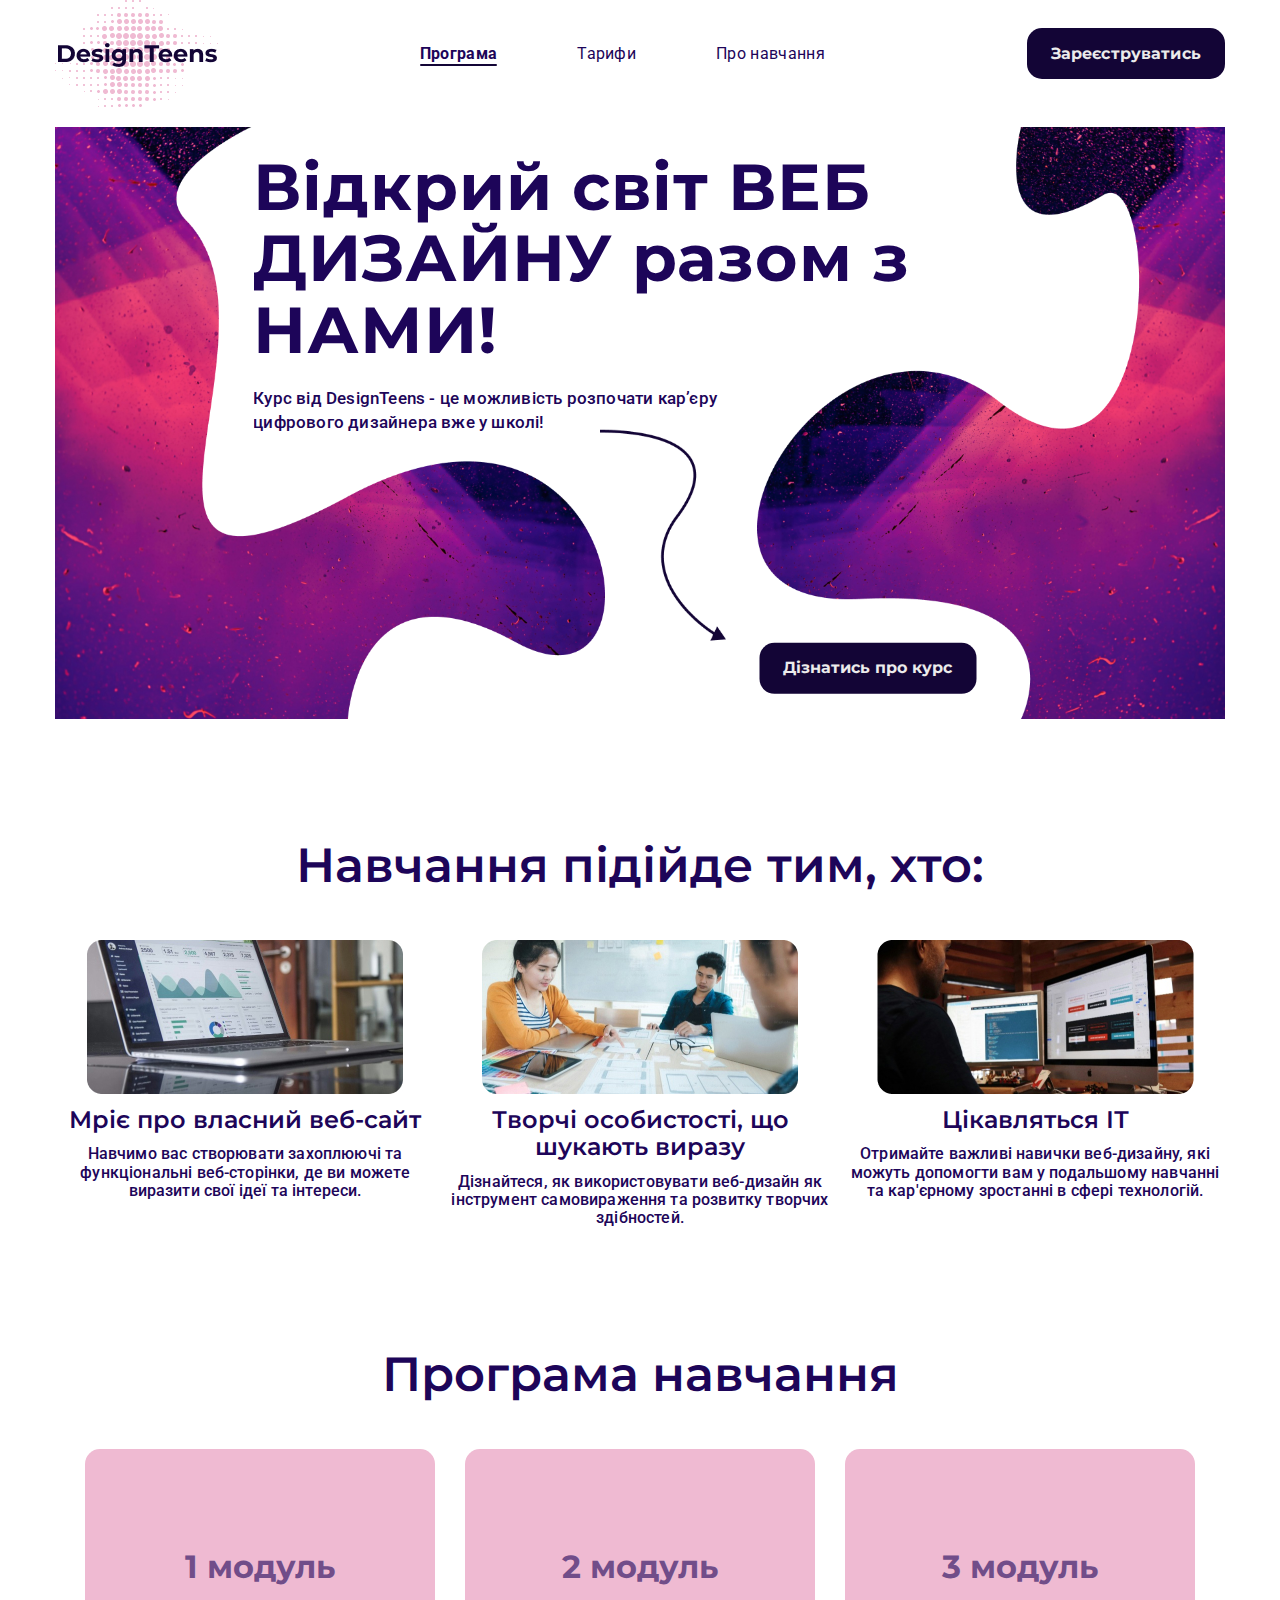
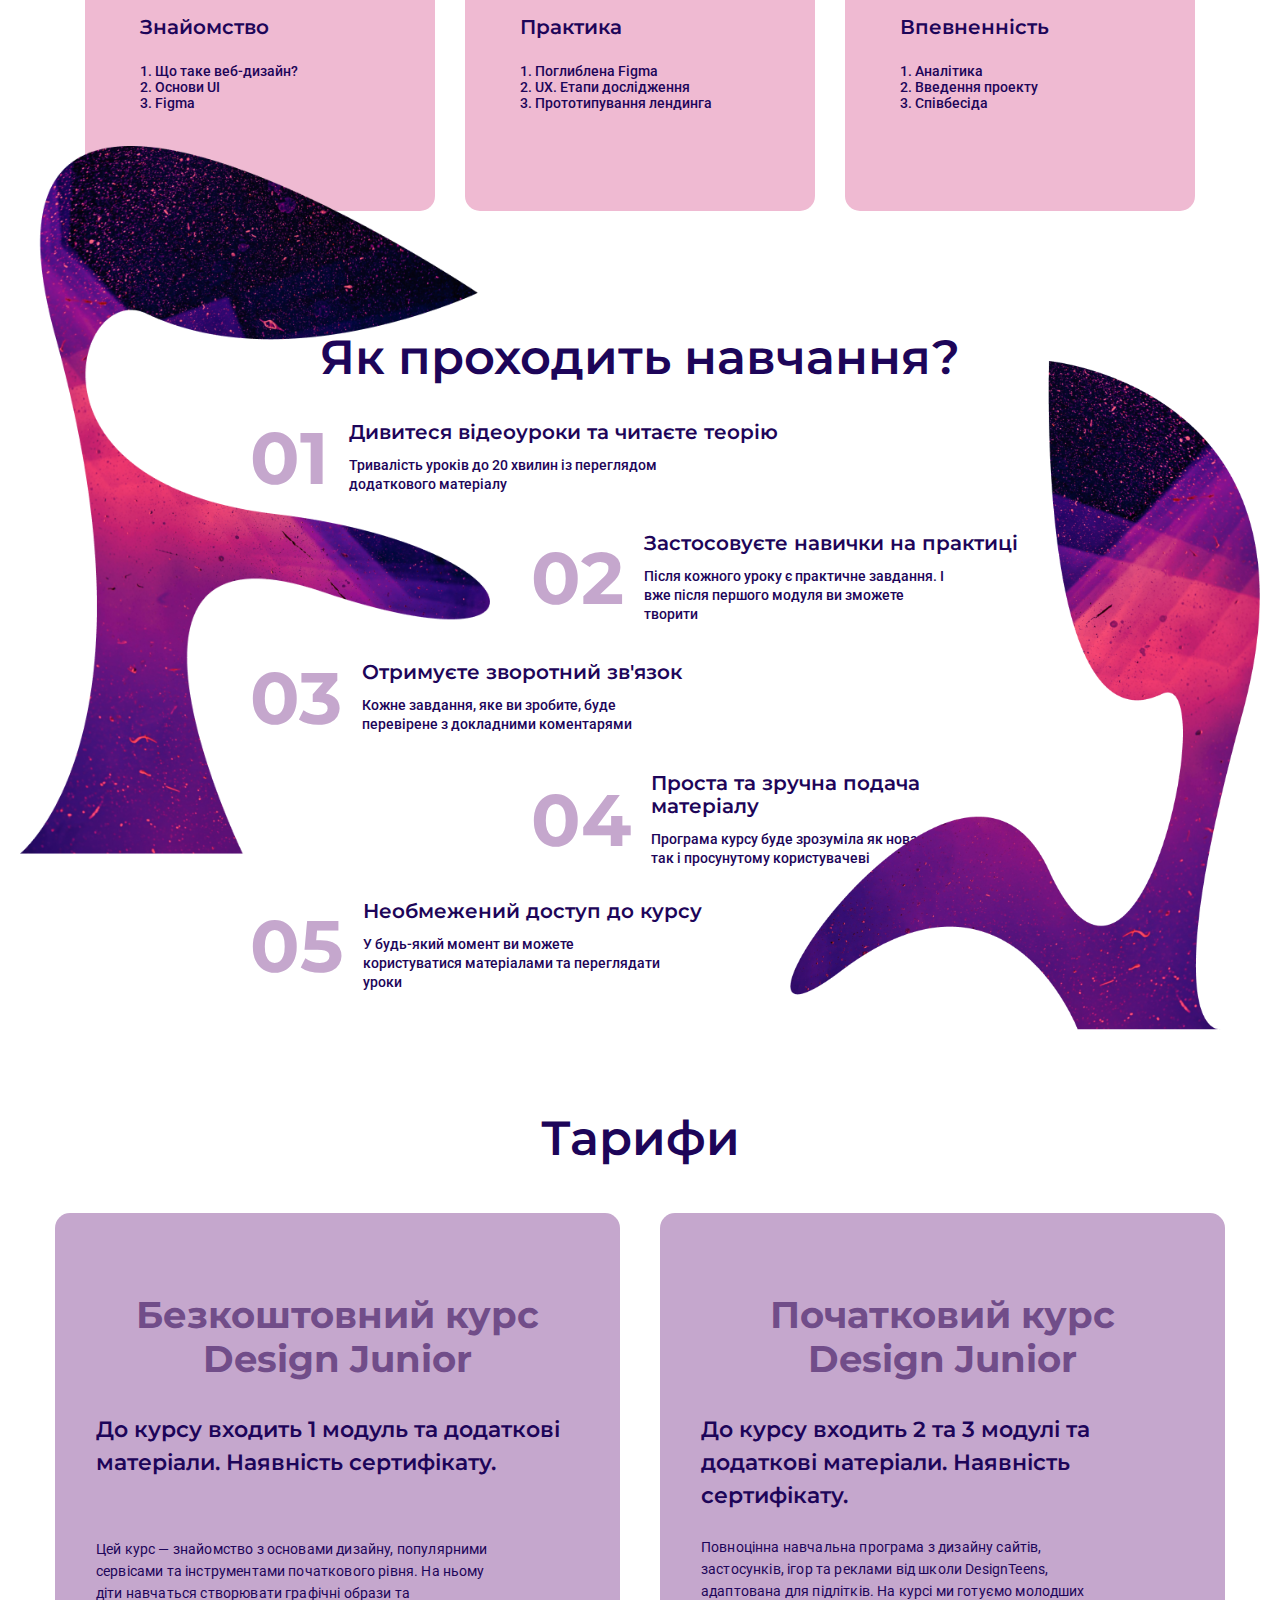
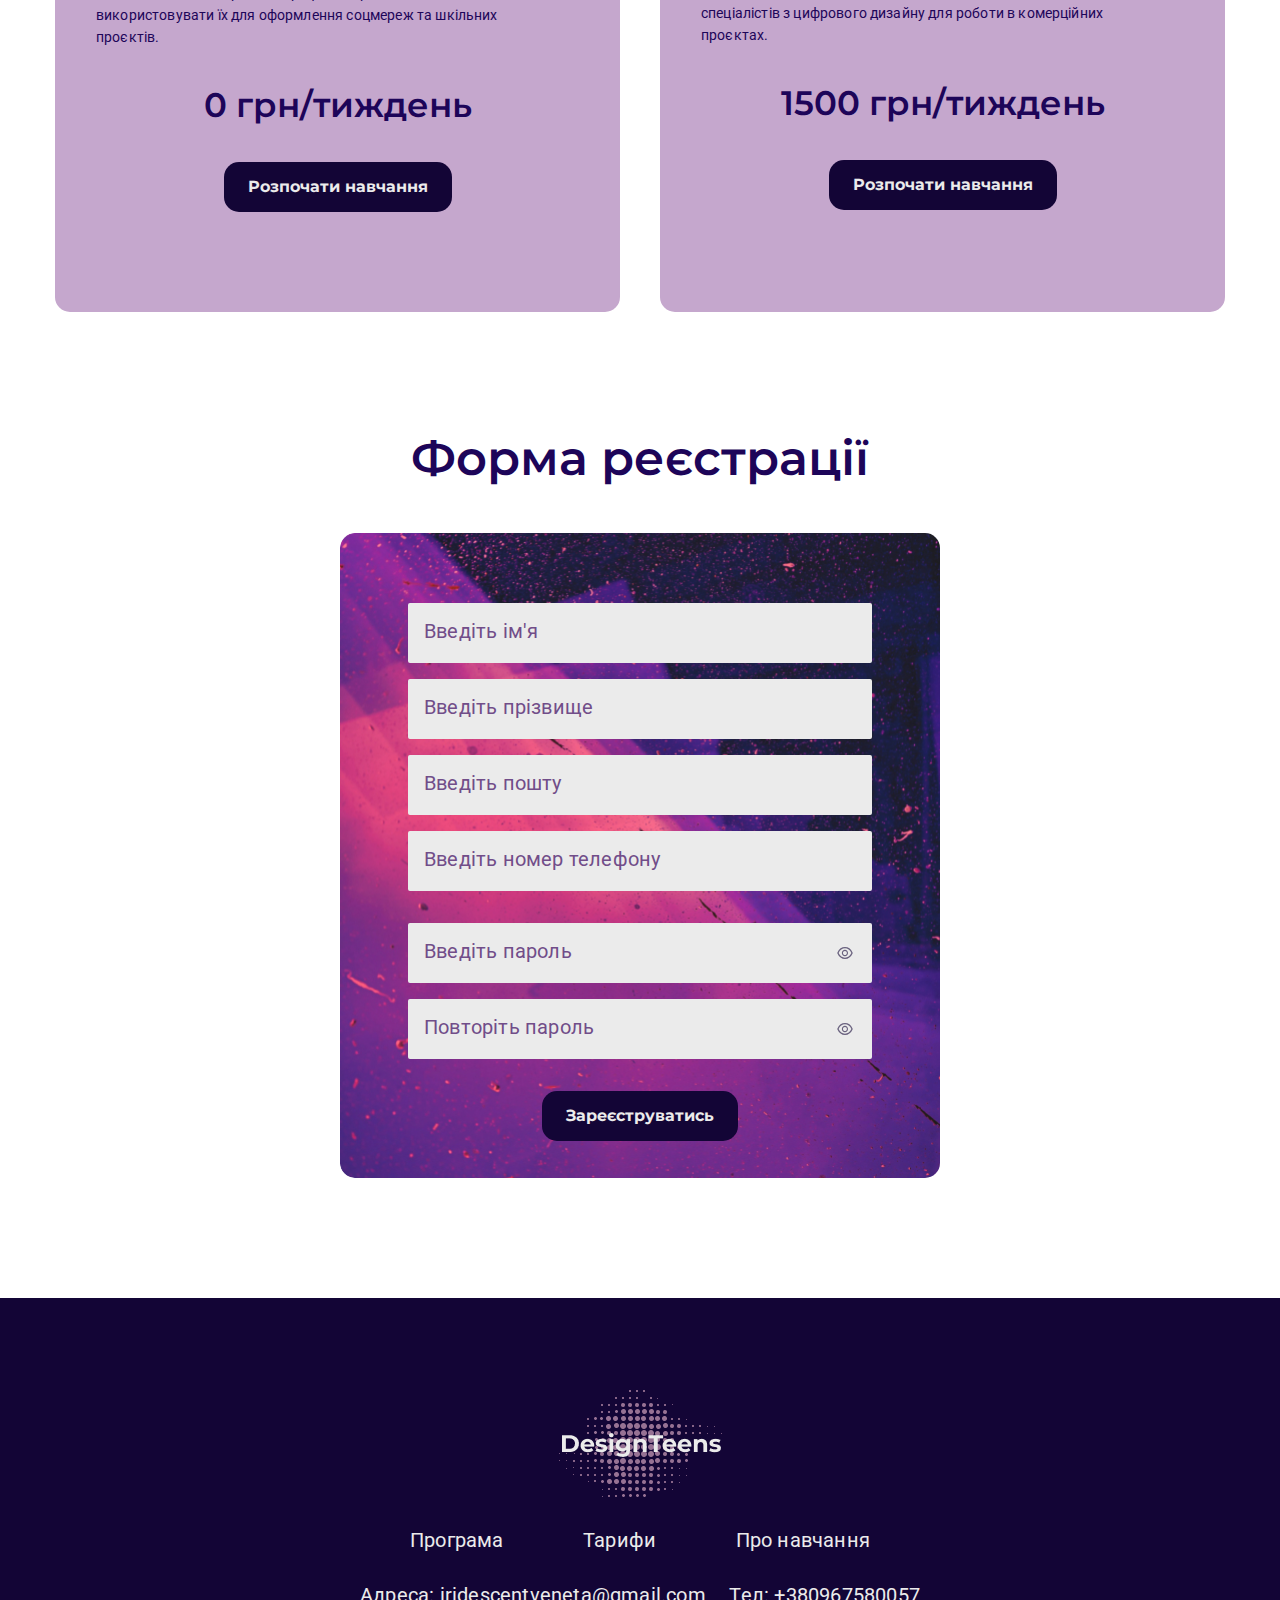
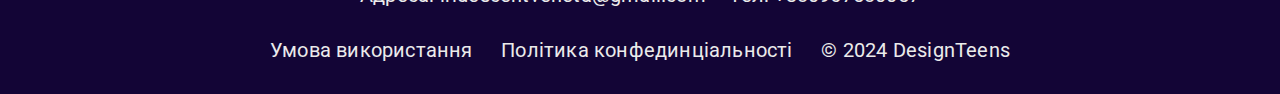
==== commit 9399cbc5: "show/hide password" ====
--- a/index.html
+++ b/index.html
@@ -12,9 +12,11 @@
     <link rel="preconnect" href="https://fonts.googleapis.com">
     <link rel="preconnect" href="https://fonts.gstatic.com" crossorigin>
     <link href="https://fonts.googleapis.com/css2?family=Montserrat:ital,wght@0,100..900;1,100..900&family=Roboto:wght@400;500&display=swap" rel="stylesheet">
-<!--    styles-->
+    <!--    styles-->
     <link rel="stylesheet" href="css/style.css">
 
+    <script src="./js/jquery.min.js"></script>
+    <script src="./js/index.js"></script>
 </head>
 <body>
     <header>
@@ -207,11 +209,13 @@
                 <label>
                     <input class="registration__input" type="tel" id="telephone" name="telephone" placeholder="Введіть номер телефону" required/>
                 </label>
-                <label>
+                <label class="relative">
                     <input class="registration__input" type="password" id="password" name="password" placeholder="Введіть пароль" required/>
-                </label>
-                <label>
+                    <span class="show-password"><img alt="show password" src="./images/show-password.svg"></span>
+                </label>
+                <label class="relative">
                     <input class="registration__input" type="password" id="verify-password" name="verify-password" placeholder="Повторіть пароль" required/>
+                    <span class="show-password"><img alt="show password" src="./images/show-password.svg"></span>
                 </label>
                 <button class="registration__button">Зареєструватись</button>
             </form>
--- a/css/style.css
+++ b/css/style.css
@@ -1234,6 +1234,20 @@
     }
 }
 
+.relative{
+    position: relative;
+}
+
+/* EYE PASSWORD*/
+.show-password{
+    position: absolute;
+    top: 20px;
+    width: 20px;
+    height: 20px;
+    right: 17px;
+    cursor: pointer;
+}
+
 
 
 
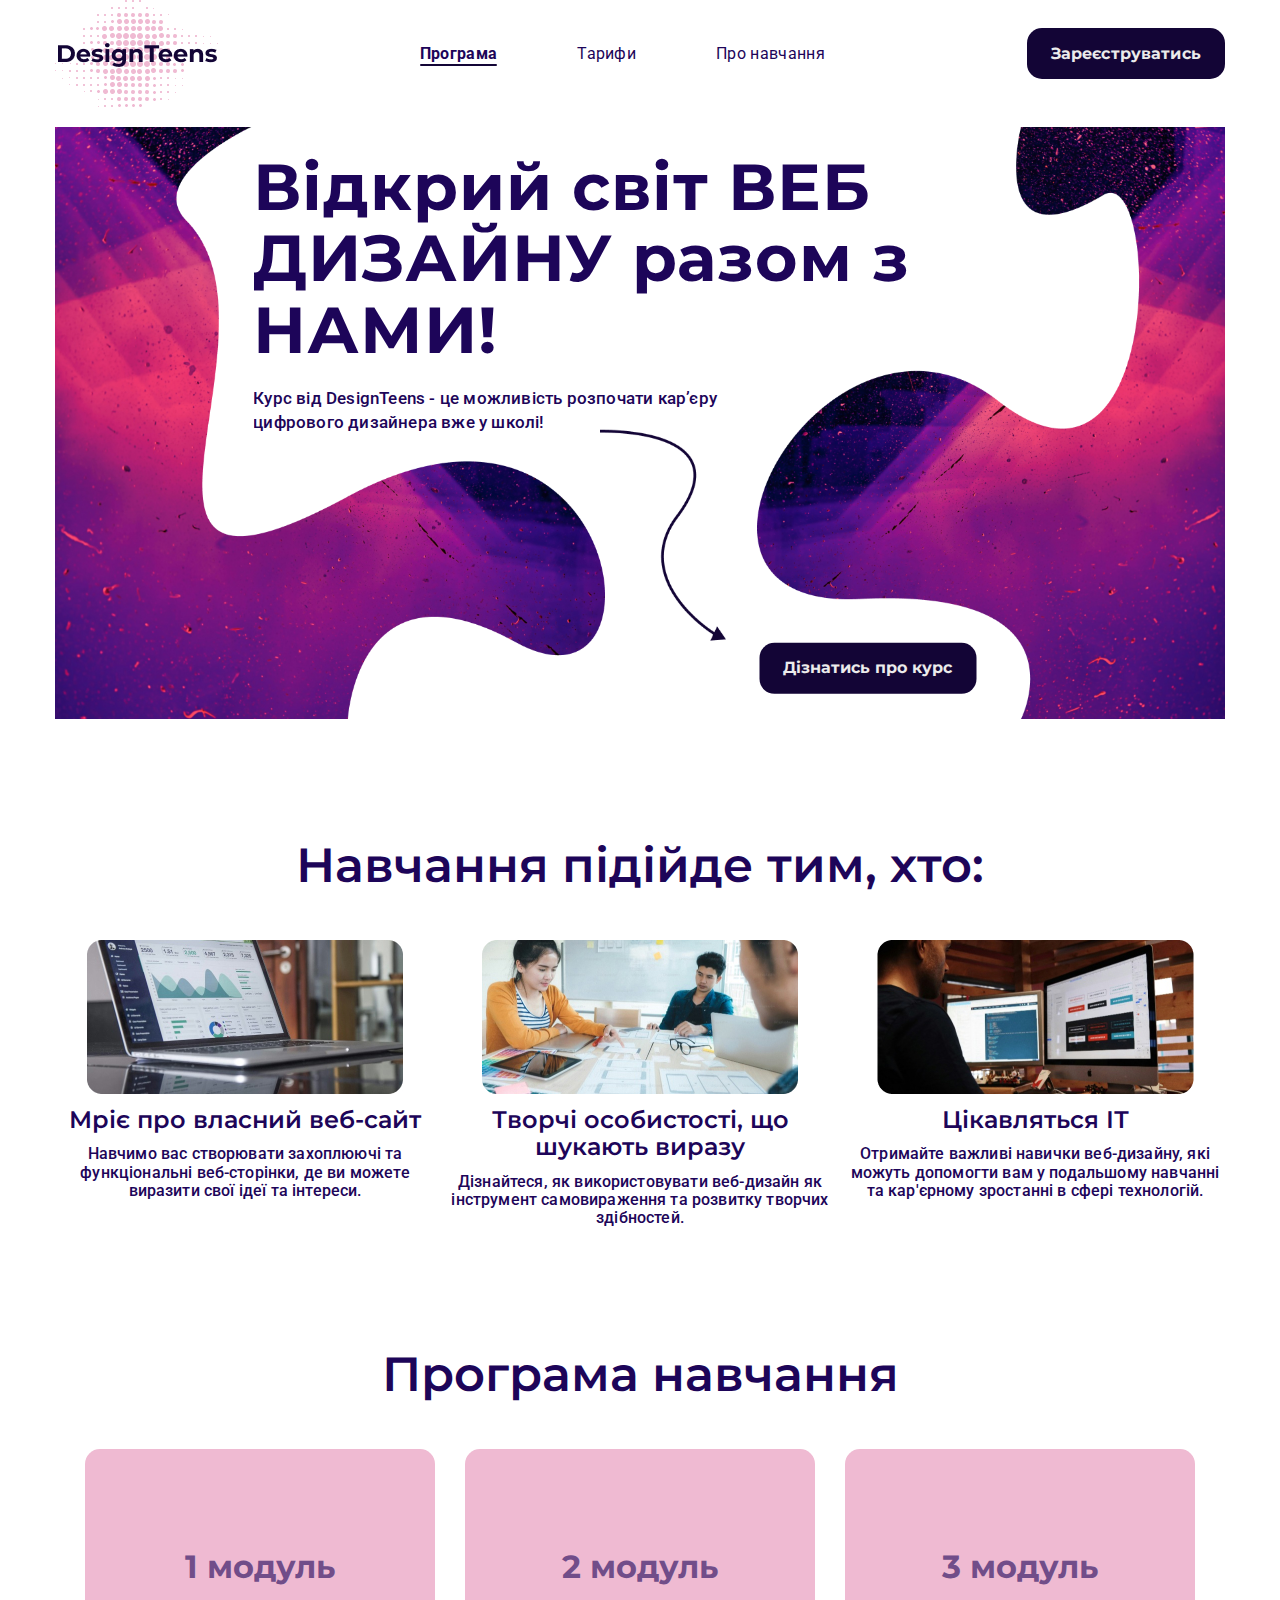
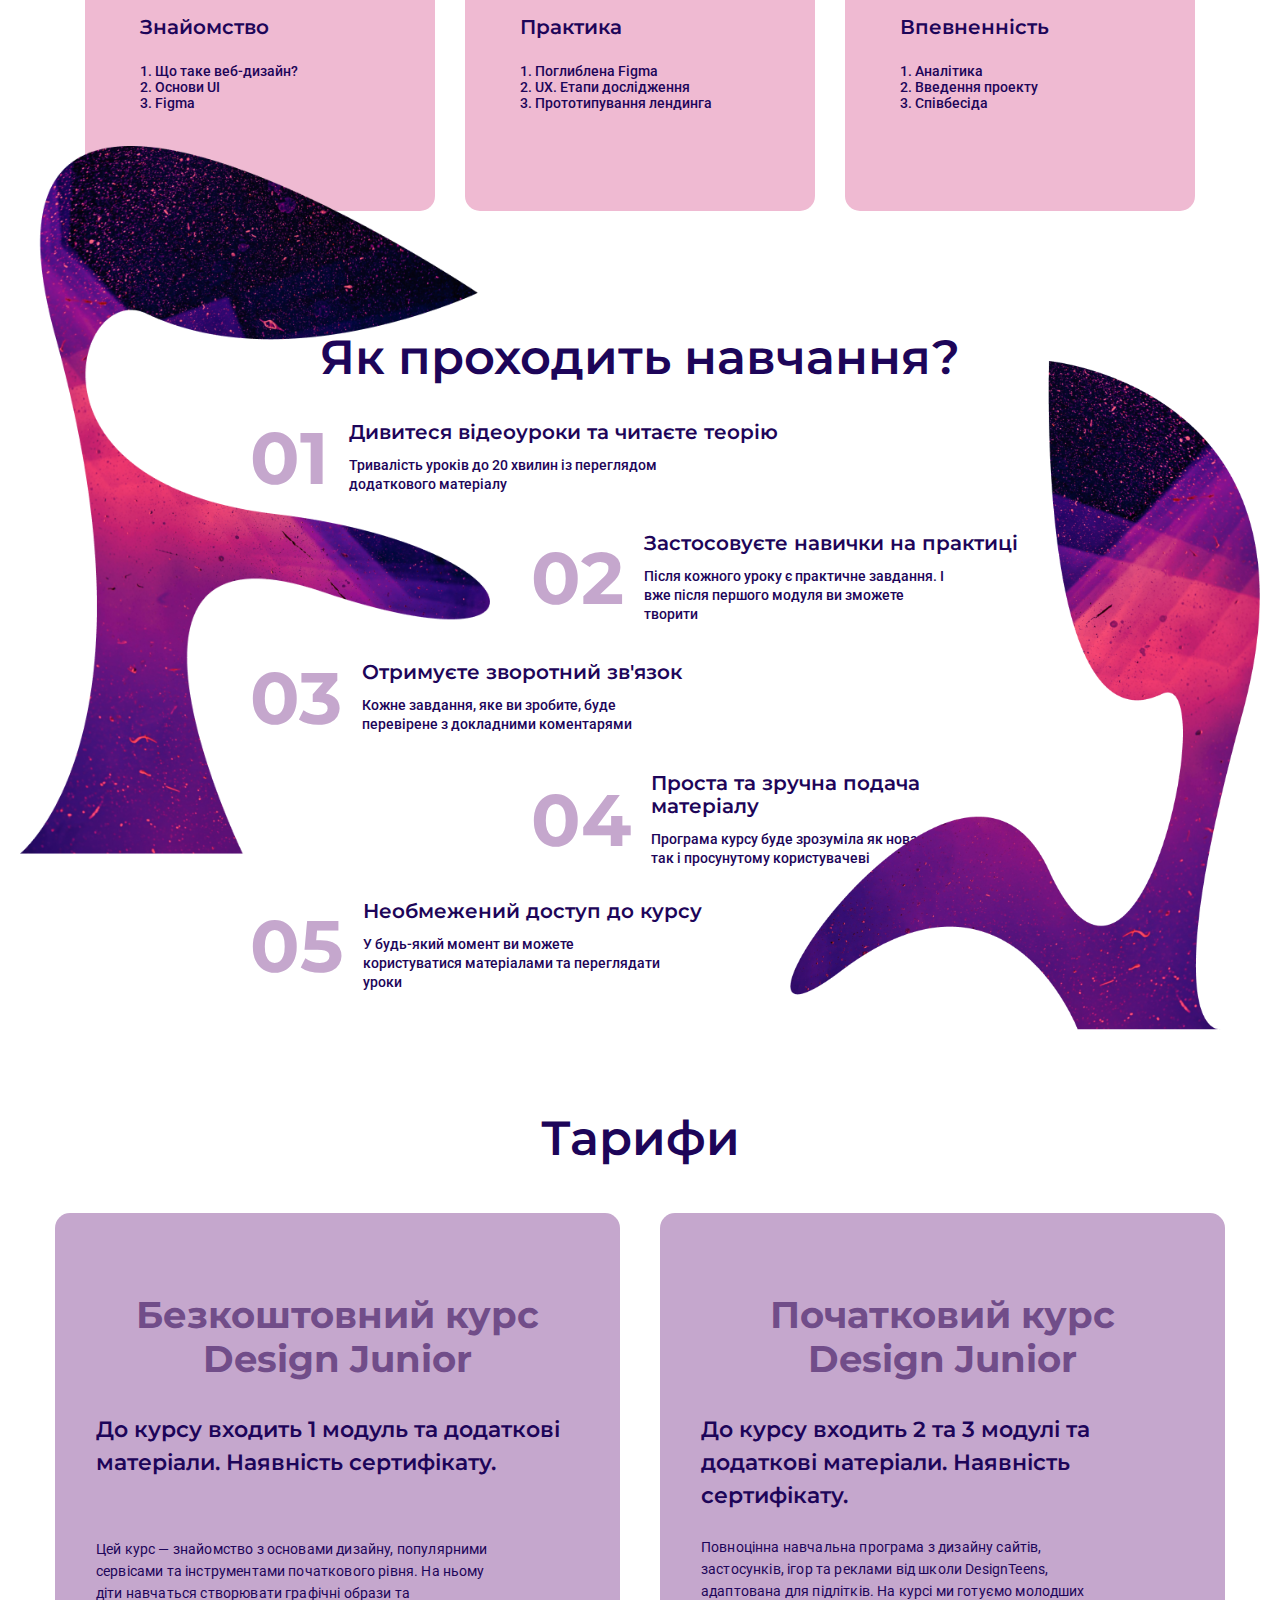
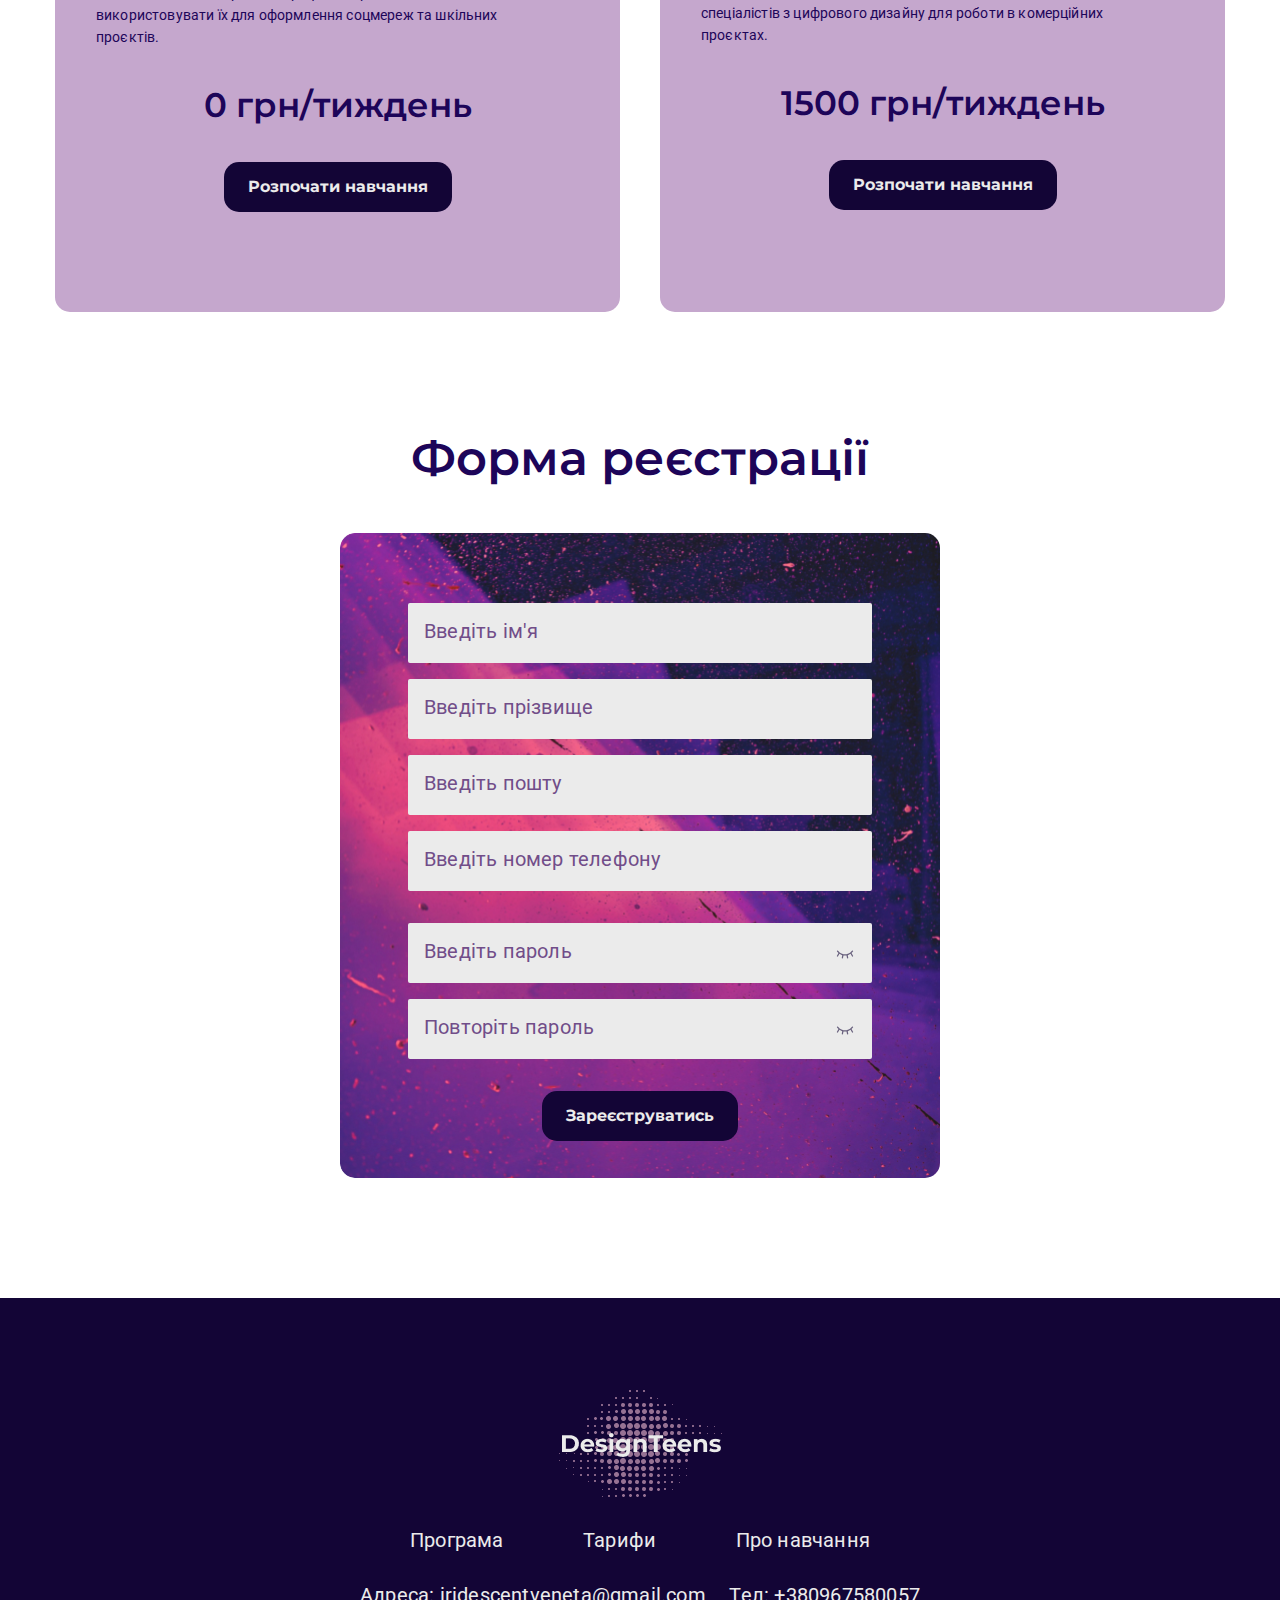
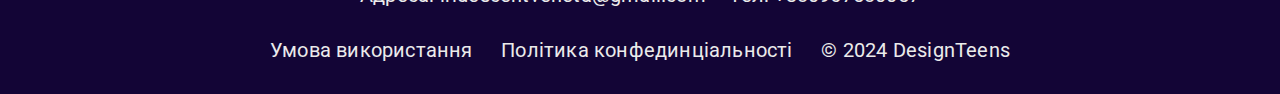
==== commit bb356450: "show/hide password done" ====
--- a/index.html
+++ b/index.html
@@ -14,8 +14,7 @@
     <link href="https://fonts.googleapis.com/css2?family=Montserrat:ital,wght@0,100..900;1,100..900&family=Roboto:wght@400;500&display=swap" rel="stylesheet">
     <!--    styles-->
     <link rel="stylesheet" href="css/style.css">
-
-    <script src="./js/jquery.min.js"></script>
+    <script src="https://code.jquery.com/jquery-3.7.0.min.js"></script>
     <script src="./js/index.js"></script>
 </head>
 <body>
@@ -210,12 +209,12 @@
                     <input class="registration__input" type="tel" id="telephone" name="telephone" placeholder="Введіть номер телефону" required/>
                 </label>
                 <label class="relative">
-                    <input class="registration__input" type="password" id="password" name="password" placeholder="Введіть пароль" required/>
-                    <span class="show-password"><img alt="show password" src="./images/show-password.svg"></span>
+                    <input class="registration__input password" type="password" id="password" name="password" placeholder="Введіть пароль" required/>
+                    <img class="hide-password" alt="hide password" src="./images/hide-password.svg">
                 </label>
                 <label class="relative">
-                    <input class="registration__input" type="password" id="verify-password" name="verify-password" placeholder="Повторіть пароль" required/>
-                    <span class="show-password"><img alt="show password" src="./images/show-password.svg"></span>
+                    <input class="registration__input password" type="password" id="verify-password" name="verify-password" placeholder="Повторіть пароль" required/>
+                    <img class="hide-password" alt="hide password" src="./images/hide-password.svg">
                 </label>
                 <button class="registration__button">Зареєструватись</button>
             </form>
--- a/css/style.css
+++ b/css/style.css
@@ -1239,7 +1239,8 @@
 }
 
 /* EYE PASSWORD*/
-.show-password{
+
+.hide-password{
     position: absolute;
     top: 20px;
     width: 20px;
@@ -1247,9 +1248,6 @@
     right: 17px;
     cursor: pointer;
 }
-
-
-
 
 
 /*------- ACCOUNT MANAGEMENT PAGES  -----------------------*/
